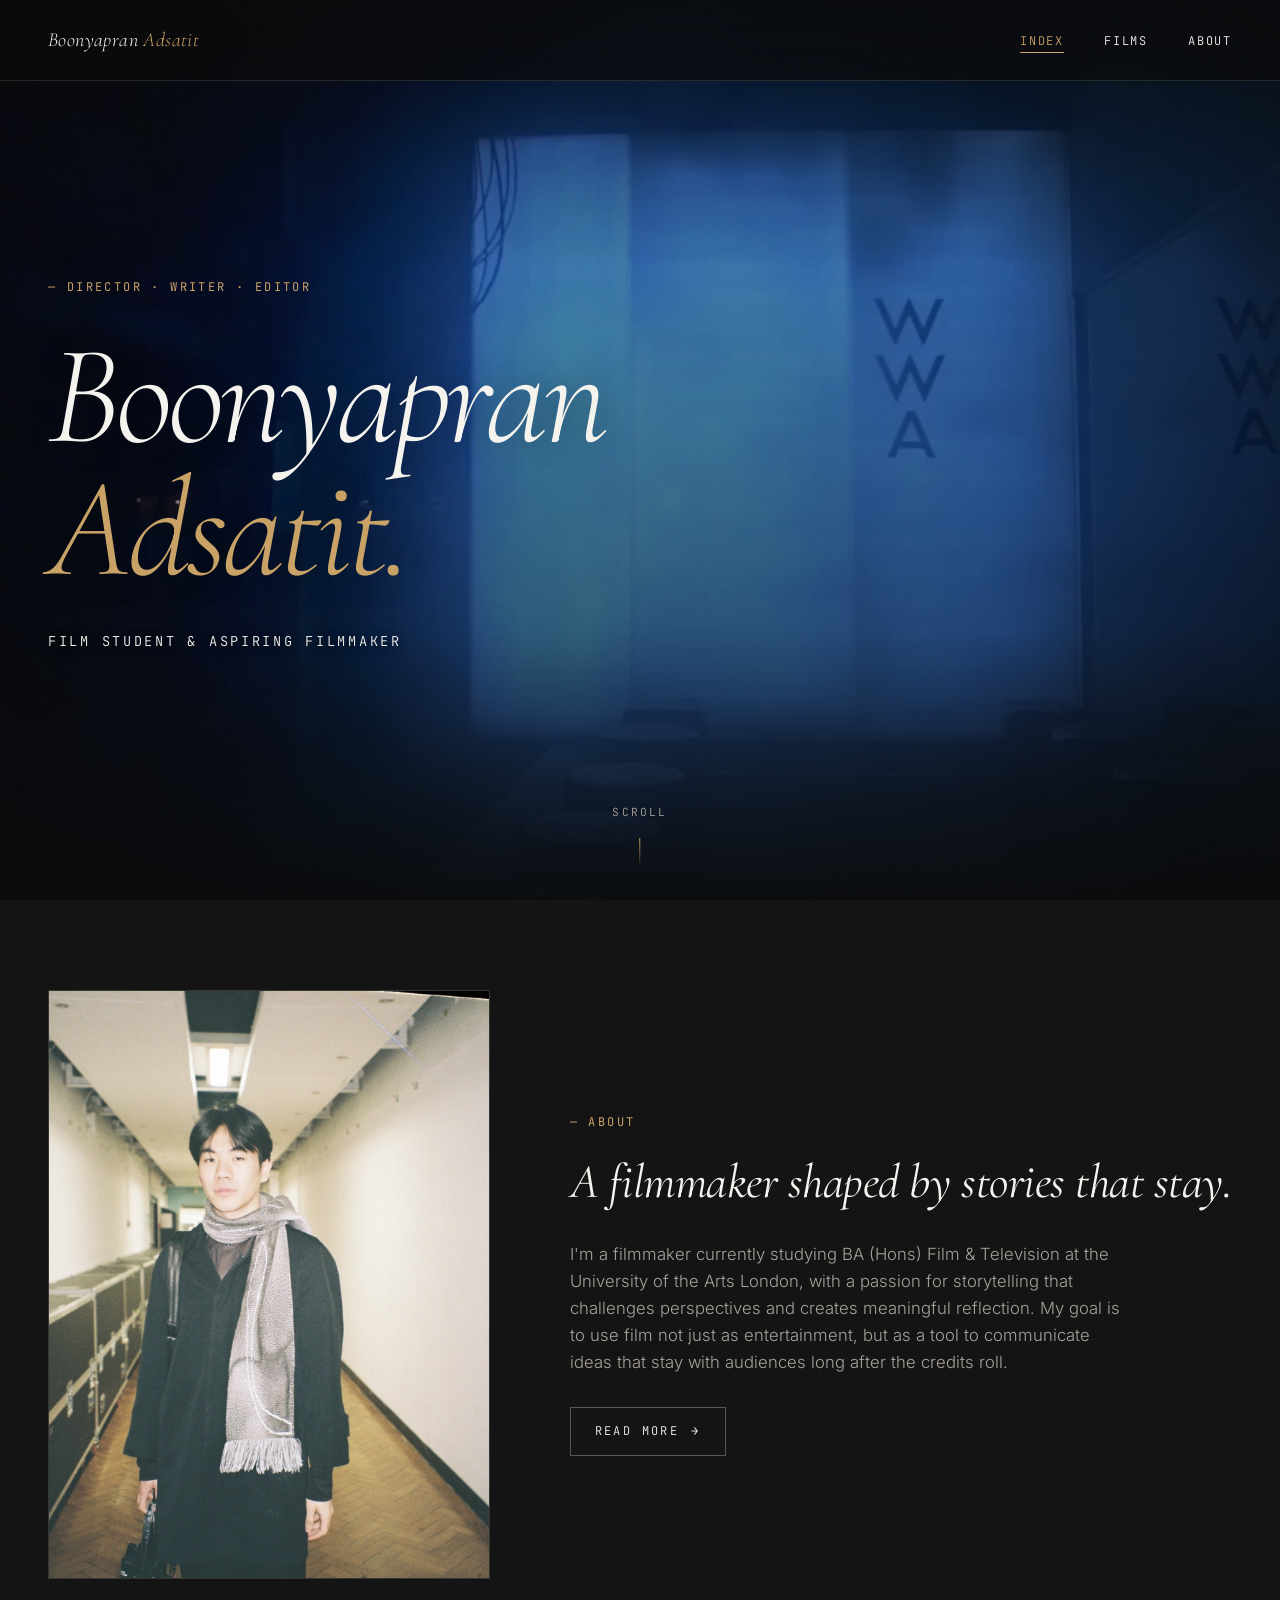
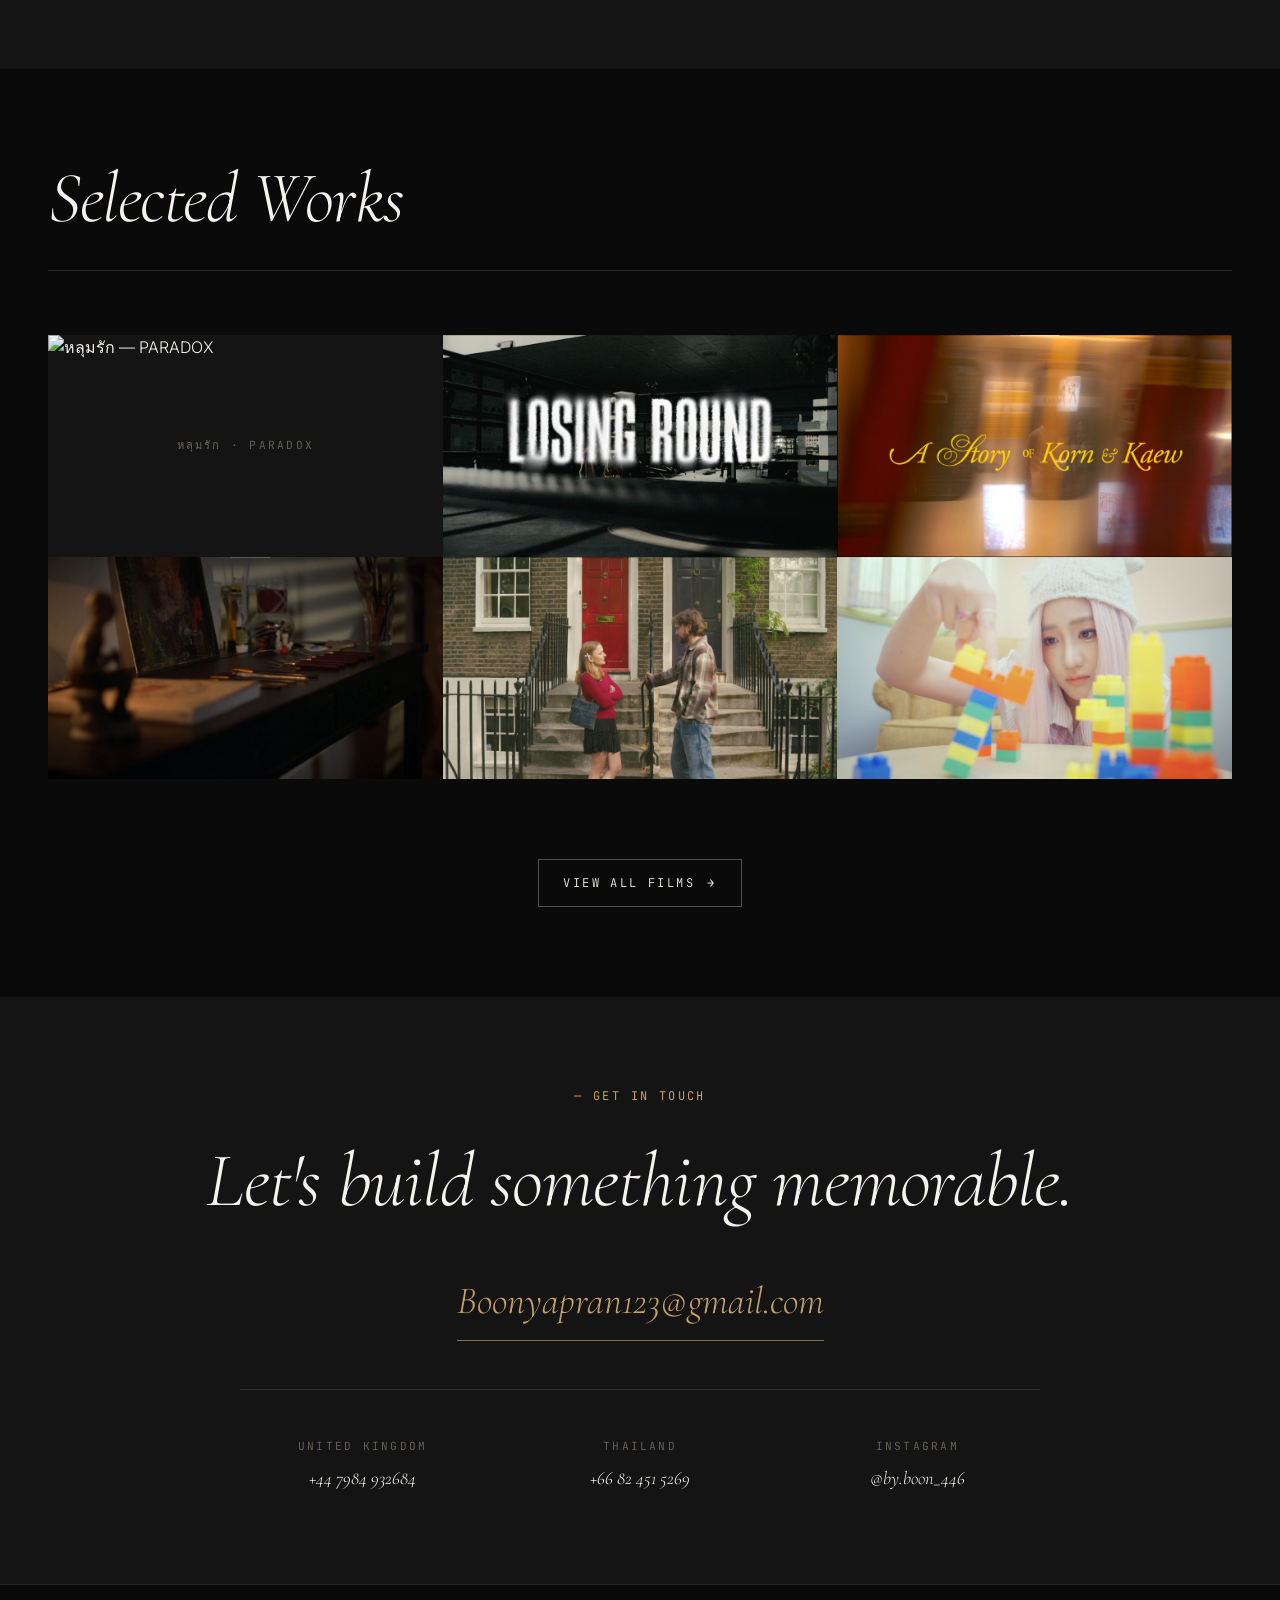
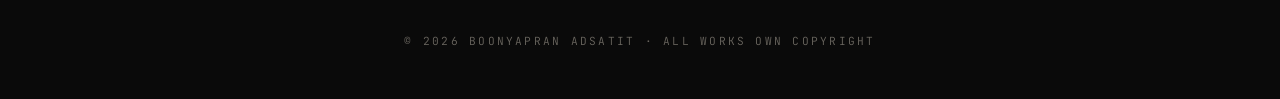
==== index.html @ 97c93a99 "Add files via upload" ====
<!DOCTYPE html>
<html lang="en">
<head>
  <meta charset="UTF-8" />
  <meta name="viewport" content="width=device-width, initial-scale=1.0" />
  <title>Boonyapran Adsatit — Film & Television</title>
  <meta name="description" content="Boonyapran Adsatit — Film student and aspiring filmmaker. BA (Hons) Film & TV, University of the Arts London." />

  <!-- Fonts -->
  <link rel="preconnect" href="https://fonts.googleapis.com" />
  <link rel="preconnect" href="https://fonts.gstatic.com" crossorigin />
  <link href="https://fonts.googleapis.com/css2?family=Cormorant+Garamond:ital,wght@0,300;0,400;0,500;1,300;1,400&family=Inter:wght@300;400;500&family=JetBrains+Mono:wght@400&display=swap" rel="stylesheet" />

  <link rel="stylesheet" href="style.css?v=22" />
</head>
<body>

  <!-- NAV -->
  <nav class="nav">
    <a href="index.html" class="nav-brand">Boonyapran <span>Adsatit</span></a>
    <button class="nav-toggle" aria-label="Menu" onclick="document.querySelector('.nav-links').classList.toggle('open')">☰</button>
    <ul class="nav-links">
      <li><a href="index.html" class="active">Index</a></li>
      <li><a href="films.html">Films</a></li>
      <li><a href="about.html">About</a></li>
    </ul>
  </nav>

  <!-- HERO — VIDEO BACKGROUND -->
  <header class="hero-video">
    <video
      class="hero-video-bg"
      autoplay
      muted
      loop
      playsinline
      preload="auto"
      poster="images/background-poster.jpg">
      <source src="videos/background.mp4" type="video/mp4" />
    </video>

    <div class="hero-video-content">
      <div class="hero-video-text">
        <span class="eyebrow">— Director · Writer · Editor</span>
        <h1 class="hero-video-title">
          Boonyapran
          <em>Adsatit.</em>
        </h1>
        <p class="hero-video-tagline">
          Film Student &amp; Aspiring Filmmaker
        </p>
      </div>
    </div>

    <div class="hero-video-scroll">Scroll</div>
  </header>

  <!-- ABOUT PREVIEW -->
  <section class="about-preview">
    <div class="container">
      <div class="about-preview-grid">

        <div class="about-preview-image">
          <img src="images/portrait.jpg" alt="Boonyapran Adsatit" />
        </div>

        <div class="about-preview-text">
          <span class="eyebrow">— About</span>
          <h2>A filmmaker shaped by stories that stay.</h2>
          <p>
            I'm a filmmaker currently studying BA (Hons) Film &amp; Television at the
            University of the Arts London, with a passion for storytelling that challenges
            perspectives and creates meaningful reflection. My goal is to use film not just
            as entertainment, but as a tool to communicate ideas that stay with audiences
            long after the credits roll.
          </p>
          <a href="about.html" class="btn">
            Read more <span class="btn-arrow">→</span>
          </a>
        </div>

      </div>
    </div>
  </section>

  <!-- FEATURED FILMS -->
  <section>
    <div class="container">

      <div class="section-header">
        <h2>Selected Works</h2>
      </div>

      <div class="films-preview-grid">

        <!-- Row 1: หลุมรัก · Losing Round · A Story of Korn and Kaew -->
        <a href="films.html#paradox" class="film-card">
          <div class="film-card-image" data-placeholder="หลุมรัก · PARADOX">
            <img src="https://img.youtube.com/vi/qBLp8nRVrZI/maxresdefault.jpg" alt="หลุมรัก — PARADOX" loading="lazy" />
          </div>
          <div class="film-card-caption">
            <h3 class="film-card-title">หลุมรัก</h3>
            <div class="film-card-meta-row">
              <span class="film-card-role">PARADOX · Director</span>
              <span class="film-card-year">MV</span>
            </div>
          </div>
        </a>

        <a href="films.html#losing-round" class="film-card">
          <div class="film-card-image" data-placeholder="Losing Round">
            <img src="images/losing-round-thumb.jpg?v=22" alt="Losing Round" loading="lazy" />
          </div>
          <div class="film-card-caption">
            <h3 class="film-card-title">Losing Round</h3>
            <div class="film-card-meta-row">
              <span class="film-card-role">Director · Festival</span>
              <span class="film-card-year">2025</span>
            </div>
          </div>
        </a>

        <a href="films.html#korn-kaew" class="film-card">
          <div class="film-card-image" data-placeholder="Korn &amp; Kaew">
            <img src="images/korn-kaew-thumb.jpg?v=22" alt="A Story of Korn & Kaew" loading="lazy" />
          </div>
          <div class="film-card-caption">
            <h3 class="film-card-title">A Story of Korn &amp; Kaew</h3>
            <div class="film-card-meta-row">
              <span class="film-card-role">Director · Writer · Editor</span>
              <span class="film-card-year">2025</span>
            </div>
          </div>
        </a>

        <!-- Row 2: Magnum Opus · Amy · PILIN OOPS HOW -->
        <a href="films.html#magnum-opus" class="film-card">
          <div class="film-card-image" data-placeholder="Magnum Opus">
            <img src="images/magnum-opus-thumb.jpg?v=22" alt="Magnum Opus" loading="lazy" />
          </div>
          <div class="film-card-caption">
            <h3 class="film-card-title">Magnum Opus</h3>
            <div class="film-card-meta-row">
              <span class="film-card-role">Director · 11 Awards</span>
              <span class="film-card-year">2024</span>
            </div>
          </div>
        </a>

        <a href="films.html#amy" class="film-card">
          <div class="film-card-image" data-placeholder="Amy">
            <img src="images/amy-thumb.jpg?v=22" alt="Amy" loading="lazy" />
          </div>
          <div class="film-card-caption">
            <h3 class="film-card-title">Amy</h3>
            <div class="film-card-meta-row">
              <span class="film-card-role">Director · 3 Awards</span>
              <span class="film-card-year">2026</span>
            </div>
          </div>
        </a>

        <a href="films.html#pilin-oops" class="film-card">
          <div class="film-card-image" data-placeholder="OOPS HOW · PILIN">
            <img src="images/pilin-oops-thumb.jpg?v=22" alt="OOPS HOW — PILIN" loading="lazy" />
          </div>
          <div class="film-card-caption">
            <h3 class="film-card-title">OOPS HOW</h3>
            <div class="film-card-meta-row">
              <span class="film-card-role">PILIN · Director</span>
              <span class="film-card-year">MV</span>
            </div>
          </div>
        </a>

      </div>

      <div style="text-align: center; margin-top: 5rem;">
        <a href="films.html" class="btn">
          View all films <span class="btn-arrow">→</span>
        </a>
      </div>

    </div>
  </section>

  <!-- CONTACT -->
  <section class="contact">
    <div class="container">
      <span class="eyebrow">— Get In Touch</span>
      <h2>Let's build something memorable.</h2>
      <a href="mailto:Boonyapran123@gmail.com" class="contact-email">Boonyapran123@gmail.com</a>

      <div class="contact-grid">
        <div class="contact-item">
          <span class="label">United Kingdom</span>
          <span class="value">+44 7984 932684</span>
        </div>
        <div class="contact-item">
          <span class="label">Thailand</span>
          <span class="value">+66 82 451 5269</span>
        </div>
        <div class="contact-item">
          <span class="label">Instagram</span>
          <a href="https://instagram.com/by.boon_446" target="_blank" rel="noopener" class="value">@by.boon_446</a>
        </div>
      </div>
    </div>
  </section>

  <!-- FOOTER -->
  <footer>
    <p>© 2026 Boonyapran Adsatit · All works own copyright</p>
  </footer>

  <script>
    // Scroll reveal
    const observer = new IntersectionObserver((entries) => {
      entries.forEach(entry => {
        if (entry.isIntersecting) {
          entry.target.classList.add('visible');
        }
      });
    }, { threshold: 0.1 });

    document.querySelectorAll('.reveal').forEach(el => observer.observe(el));

    // Nav scroll style
    let lastScroll = 0;
    window.addEventListener('scroll', () => {
      const nav = document.querySelector('.nav');
      const currentScroll = window.pageYOffset;
      if (currentScroll > 50) {
        nav.style.padding = '1rem var(--gutter)';
      } else {
        nav.style.padding = '1.5rem var(--gutter)';
      }
      lastScroll = currentScroll;
    });
  </script>

</body>
</html>
---- style.css ----
/* ============================================
   BOONYAPRAN ADSATIT — PORTFOLIO
   Cinematic editorial design
   ============================================ */

/* Design tokens */
:root {
  --bg: #0a0a0a;
  --bg-elevated: #141414;
  --bg-card: #1a1a1a;
  --ink: #f5f3ee;
  --ink-muted: #a8a39a;
  --ink-faded: #6b6760;
  --accent: #c8a165;
  --accent-dim: #8a6f44;
  --rule: rgba(245, 243, 238, 0.12);
  --rule-strong: rgba(245, 243, 238, 0.3);

  --font-display: 'Cormorant Garamond', 'Times New Roman', serif;
  --font-body: 'Inter', -apple-system, sans-serif;
  --font-mono: 'JetBrains Mono', 'Courier New', monospace;

  --container: 1280px;
  --gutter: clamp(1.25rem, 4vw, 3rem);

  --ease: cubic-bezier(0.4, 0, 0.2, 1);
}

* {
  margin: 0;
  padding: 0;
  box-sizing: border-box;
}

html {
  scroll-behavior: smooth;
}

body {
  background: var(--bg);
  color: var(--ink);
  font-family: var(--font-body);
  font-weight: 300;
  line-height: 1.6;
  font-size: 16px;
  overflow-x: hidden;
  -webkit-font-smoothing: antialiased;
  -moz-osx-font-smoothing: grayscale;
}

/* Film grain overlay */
body::before {
  content: '';
  position: fixed;
  inset: 0;
  pointer-events: none;
  z-index: 9999;
  opacity: 0.04;
  mix-blend-mode: overlay;
  background-image: url("data:image/svg+xml,%3Csvg viewBox='0 0 200 200' xmlns='http://www.w3.org/2000/svg'%3E%3Cfilter id='n'%3E%3CfeTurbulence type='fractalNoise' baseFrequency='0.9' numOctaves='3'/%3E%3C/filter%3E%3Crect width='100%25' height='100%25' filter='url(%23n)'/%3E%3C/svg%3E");
}

a {
  color: inherit;
  text-decoration: none;
  transition: opacity 0.3s var(--ease), color 0.3s var(--ease);
}

img {
  max-width: 100%;
  height: auto;
  display: block;
}

/* ============================================
   TYPOGRAPHY
   ============================================ */

h1, h2, h3, h4 {
  font-family: var(--font-display);
  font-weight: 400;
  line-height: 1.1;
  letter-spacing: -0.01em;
}

.display {
  font-family: var(--font-display);
  font-weight: 300;
  font-style: italic;
  font-size: clamp(3rem, 9vw, 8rem);
  line-height: 0.95;
  letter-spacing: -0.03em;
}

.eyebrow {
  font-family: var(--font-mono);
  font-size: 0.75rem;
  text-transform: uppercase;
  letter-spacing: 0.2em;
  color: var(--accent);
  font-weight: 400;
}

.lead {
  font-family: var(--font-body);
  font-size: 1.1rem;
  line-height: 1.7;
  font-weight: 400;
  color: var(--ink-muted);
}

/* ============================================
   LAYOUT
   ============================================ */

.container {
  width: 100%;
  max-width: var(--container);
  margin: 0 auto;
  padding: 0 var(--gutter);
}

section {
  padding: clamp(4rem, 10vh, 8rem) 0;
}

/* ============================================
   NAVIGATION
   ============================================ */

.nav {
  position: fixed;
  top: 0;
  left: 0;
  right: 0;
  z-index: 100;
  padding: 1.5rem var(--gutter);
  display: flex;
  justify-content: space-between;
  align-items: center;
  background: rgba(10, 10, 10, 0.7);
  backdrop-filter: blur(20px);
  -webkit-backdrop-filter: blur(20px);
  border-bottom: 1px solid var(--rule);
}

.nav-brand {
  font-family: var(--font-display);
  font-size: 1.25rem;
  font-style: italic;
  letter-spacing: 0.02em;
}

.nav-brand span {
  color: var(--accent);
}

.nav-links {
  display: flex;
  gap: 2.5rem;
  list-style: none;
}

.nav-links a {
  font-family: var(--font-mono);
  font-size: 0.75rem;
  text-transform: uppercase;
  letter-spacing: 0.15em;
  position: relative;
  padding: 0.25rem 0;
}

.nav-links a::after {
  content: '';
  position: absolute;
  bottom: 0;
  left: 0;
  width: 0;
  height: 1px;
  background: var(--accent);
  transition: width 0.3s var(--ease);
}

.nav-links a:hover::after,
.nav-links a.active::after {
  width: 100%;
}

.nav-links a.active {
  color: var(--accent);
}

.nav-toggle {
  display: none;
  background: none;
  border: none;
  color: var(--ink);
  font-size: 1.5rem;
  cursor: pointer;
}

@media (max-width: 768px) {
  .nav-links {
    display: none;
    position: absolute;
    top: 100%;
    left: 0;
    right: 0;
    flex-direction: column;
    gap: 0;
    background: var(--bg-elevated);
    padding: 1rem 0;
    border-bottom: 1px solid var(--rule);
  }

  .nav-links.open {
    display: flex;
  }

  .nav-links li {
    padding: 1rem var(--gutter);
    border-bottom: 1px solid var(--rule);
  }

  .nav-links li:last-child {
    border-bottom: none;
  }

  .nav-toggle {
    display: block;
  }
}

/* ============================================
   HERO — VIDEO BACKGROUND VARIANT
   ============================================ */

.hero-video {
  position: relative;
  width: 100%;
  height: 100vh;
  min-height: 600px;
  overflow: hidden;
  margin-top: 0;
  padding-top: 0;
}

.hero-video-bg {
  position: absolute;
  top: 0;
  left: 0;
  width: 100%;
  height: 100%;
  object-fit: cover;
  z-index: 0;
}

/* Dark gradient overlay for text readability */
.hero-video::after {
  content: '';
  position: absolute;
  inset: 0;
  z-index: 1;
  background: linear-gradient(
    180deg,
    rgba(10, 10, 10, 0.65) 0%,
    rgba(10, 10, 10, 0.35) 30%,
    rgba(10, 10, 10, 0.55) 70%,
    rgba(10, 10, 10, 0.95) 100%
  );
}

/* Add subtle vignette */
.hero-video::before {
  content: '';
  position: absolute;
  inset: 0;
  z-index: 1;
  background: radial-gradient(
    ellipse at center,
    transparent 0%,
    transparent 50%,
    rgba(10, 10, 10, 0.5) 100%
  );
  pointer-events: none;
}

.hero-video-content {
  position: relative;
  z-index: 2;
  height: 100%;
  display: flex;
  flex-direction: column;
  justify-content: center;
  padding: 6rem var(--gutter) 4rem;
  max-width: var(--container);
  margin: 0 auto;
}

.hero-video-text {
  max-width: 800px;
}

.hero-video-text .eyebrow {
  display: block;
  margin-bottom: 2rem;
  color: var(--accent);
}

.hero-video-title {
  font-family: var(--font-display);
  font-weight: 300;
  font-style: italic;
  font-size: clamp(3.5rem, 11vw, 9rem);
  line-height: 0.95;
  letter-spacing: -0.03em;
  margin-bottom: 2rem;
  color: var(--ink);
  text-shadow: 0 2px 30px rgba(0, 0, 0, 0.4);
}

.hero-video-title em {
  display: block;
  color: var(--accent);
  font-style: italic;
  font-weight: 300;
}

.hero-video-tagline {
  font-family: var(--font-mono);
  font-size: 0.85rem;
  text-transform: uppercase;
  letter-spacing: 0.2em;
  color: var(--ink);
  line-height: 1.8;
  text-shadow: 0 2px 10px rgba(0, 0, 0, 0.6);
}

/* Scroll cue at bottom */
.hero-video-scroll {
  position: absolute;
  bottom: 2rem;
  left: 50%;
  transform: translateX(-50%);
  z-index: 3;
  font-family: var(--font-mono);
  font-size: 0.7rem;
  letter-spacing: 0.2em;
  text-transform: uppercase;
  color: var(--ink-muted);
  text-align: center;
  animation: fadeUp 1.5s var(--ease) 1.5s backwards;
}

.hero-video-scroll::after {
  content: '';
  display: block;
  width: 1px;
  height: 30px;
  background: linear-gradient(180deg, var(--accent) 0%, transparent 100%);
  margin: 1rem auto 0;
  animation: scroll-pulse 2s ease-in-out infinite;
}

@keyframes scroll-pulse {
  0%, 100% { opacity: 0.3; transform: scaleY(0.7); }
  50% { opacity: 1; transform: scaleY(1); }
}

@media (max-width: 768px) {
  .hero-video {
    height: 90vh;
    min-height: 500px;
  }
}

/* ============================================
   HERO (OLD VARIANT — kept for reference)
   ============================================ */

.hero {
  min-height: 100vh;
  display: flex;
  flex-direction: column;
  justify-content: center;
  position: relative;
  padding-top: 6rem;
  padding-bottom: 4rem;
}

.hero-inner {
  display: grid;
  grid-template-columns: 1fr;
  gap: 3rem;
}

@media (min-width: 900px) {
  .hero-inner {
    grid-template-columns: 1fr 1.4fr;
    gap: 4rem;
    align-items: center;
  }
}

.hero-text .eyebrow {
  display: block;
  margin-bottom: 2rem;
}

.hero-title {
  margin-bottom: 1.5rem;
}

.hero-title em {
  display: block;
  color: var(--accent);
  font-style: italic;
  font-weight: 300;
}

.hero-tagline {
  font-family: var(--font-mono);
  font-size: 0.8rem;
  text-transform: uppercase;
  letter-spacing: 0.18em;
  color: var(--ink-muted);
  margin-top: 2rem;
  line-height: 1.8;
}

.hero-showreel {
  position: relative;
  width: 100%;
  aspect-ratio: 16 / 9;
  border: 1px solid var(--rule);
  overflow: hidden;
  background: var(--bg-elevated);
}

.hero-showreel iframe {
  width: 100%;
  height: 100%;
  border: none;
}

.hero-showreel-label {
  position: absolute;
  top: -2rem;
  left: 0;
  font-family: var(--font-mono);
  font-size: 0.7rem;
  text-transform: uppercase;
  letter-spacing: 0.2em;
  color: var(--ink-faded);
}

/* ============================================
   CATEGORY DIVIDERS (Films page groups)
   ============================================ */

.category-divider {
  padding: 6rem 0 3rem;
  text-align: center;
}

.category-divider .eyebrow {
  display: block;
  margin-bottom: 1rem;
}

.category-divider h2 {
  font-family: var(--font-display);
  font-style: italic;
  font-weight: 300;
  font-size: clamp(2.5rem, 6vw, 4.5rem);
  line-height: 1;
  letter-spacing: -0.02em;
}

.category-divider .rule {
  width: 60px;
  height: 1px;
  background: var(--accent);
  margin: 2rem auto 0;
}

/* ============================================
   SECTION HEADERS
   ============================================ */

.section-header {
  display: flex;
  align-items: baseline;
  justify-content: space-between;
  gap: 2rem;
  margin-bottom: 4rem;
  padding-bottom: 2rem;
  border-bottom: 1px solid var(--rule);
}

.section-header h2 {
  font-size: clamp(2.5rem, 6vw, 4.5rem);
  font-style: italic;
  font-weight: 300;
  letter-spacing: -0.02em;
}

.section-header .count {
  font-family: var(--font-mono);
  font-size: 0.75rem;
  letter-spacing: 0.15em;
  color: var(--accent);
  text-transform: uppercase;
  white-space: nowrap;
}

/* ============================================
   ABOUT PREVIEW (on home)
   ============================================ */

.about-preview {
  background: var(--bg-elevated);
  position: relative;
}

.about-preview-grid {
  display: grid;
  grid-template-columns: 1fr;
  gap: 3rem;
  align-items: center;
}

@media (min-width: 900px) {
  .about-preview-grid {
    grid-template-columns: 1fr 1.5fr;
    gap: 5rem;
  }
}

.about-preview-image {
  aspect-ratio: 3 / 4;
  background: var(--bg-card);
  border: 1px solid var(--rule);
  position: relative;
  overflow: hidden;
}

.about-preview-image::after {
  content: 'PORTRAIT';
  position: absolute;
  inset: 0;
  display: flex;
  align-items: center;
  justify-content: center;
  font-family: var(--font-mono);
  font-size: 0.7rem;
  letter-spacing: 0.2em;
  color: var(--ink-faded);
}

.about-preview-image img {
  position: relative;
  z-index: 1;
  width: 100%;
  height: 100%;
  object-fit: cover;
}

.about-preview-text .eyebrow {
  display: block;
  margin-bottom: 1.5rem;
}

.about-preview-text h2 {
  font-size: clamp(2rem, 4vw, 3rem);
  margin-bottom: 2rem;
  font-style: italic;
  line-height: 1.1;
}

.about-preview-text p {
  font-size: 1.05rem;
  color: var(--ink-muted);
  margin-bottom: 2rem;
  max-width: 55ch;
}

/* ============================================
   BUTTONS / LINKS
   ============================================ */

.btn {
  display: inline-flex;
  align-items: center;
  gap: 0.75rem;
  padding: 0.85rem 1.5rem;
  font-family: var(--font-mono);
  font-size: 0.75rem;
  letter-spacing: 0.2em;
  text-transform: uppercase;
  color: var(--ink);
  border: 1px solid var(--rule-strong);
  background: transparent;
  cursor: pointer;
  transition: all 0.3s var(--ease);
}

.btn:hover {
  background: var(--accent);
  border-color: var(--accent);
  color: var(--bg);
}

.btn-arrow {
  display: inline-block;
  transition: transform 0.3s var(--ease);
}

.btn:hover .btn-arrow {
  transform: translateX(4px);
}

.link-inline {
  position: relative;
  border-bottom: 1px solid var(--accent);
  padding-bottom: 2px;
  color: var(--accent);
}

.link-inline:hover {
  opacity: 0.7;
}

/* ============================================
   FILM TILE WALL — 3x3 grid (homepage)
   ============================================ */

.films-preview-grid {
  display: grid;
  grid-template-columns: 1fr;
  gap: 0;
  background: var(--bg);
  border: none;
}

@media (min-width: 700px) {
  .films-preview-grid {
    grid-template-columns: repeat(2, 1fr);
  }
}

@media (min-width: 1024px) {
  .films-preview-grid {
    grid-template-columns: repeat(3, 1fr);
  }
}

.film-card {
  display: block;
  position: relative;
  cursor: pointer;
  background: var(--bg);
  overflow: hidden;
  aspect-ratio: 16 / 9;
}

.film-card-image {
  position: absolute;
  inset: 0;
  background: var(--bg-elevated);
  overflow: hidden;
}

.film-card-image::after {
  content: attr(data-placeholder);
  position: absolute;
  inset: 0;
  display: flex;
  align-items: center;
  justify-content: center;
  font-family: var(--font-mono);
  font-size: 0.7rem;
  letter-spacing: 0.2em;
  color: var(--ink-faded);
  text-transform: uppercase;
  text-align: center;
  padding: 1rem;
}

.film-card-image img {
  position: relative;
  z-index: 1;
  width: 100%;
  height: 100%;
  object-fit: cover;
  transition: transform 0.8s var(--ease);
}

/* Hover overlay — darkens image so caption is readable */
.film-card::before {
  content: '';
  position: absolute;
  inset: 0;
  z-index: 2;
  background: linear-gradient(
    180deg,
    rgba(10, 10, 10, 0) 30%,
    rgba(10, 10, 10, 0.92) 100%
  );
  opacity: 0;
  transition: opacity 0.4s var(--ease);
  pointer-events: none;
}

.film-card:hover::before {
  opacity: 1;
}

/* Caption only visible on hover */
.film-card-caption {
  position: absolute;
  bottom: 0;
  left: 0;
  right: 0;
  z-index: 3;
  padding: 1.5rem;
  opacity: 0;
  transform: translateY(15px);
  transition: opacity 0.4s var(--ease), transform 0.4s var(--ease);
  pointer-events: none;
}

.film-card:hover .film-card-caption {
  opacity: 1;
  transform: translateY(0);
}

.film-card-title {
  font-family: var(--font-display);
  font-style: italic;
  font-size: 1.5rem;
  font-weight: 400;
  line-height: 1.1;
  letter-spacing: -0.01em;
  color: var(--ink);
  margin-bottom: 0.5rem;
}

.film-card-meta-row {
  display: flex;
  justify-content: space-between;
  align-items: baseline;
  gap: 0.75rem;
  font-family: var(--font-mono);
  font-size: 0.65rem;
  letter-spacing: 0.18em;
  text-transform: uppercase;
}

.film-card-role {
  color: var(--accent);
  font-weight: 400;
}

.film-card-year {
  color: var(--ink-muted);
  white-space: nowrap;
}

/* Legacy class - hide */
.film-card-meta {
  display: none;
}

@media (max-width: 1023px) {
  .film-card-title { font-size: 1.25rem; }
  .film-card-meta-row { font-size: 0.6rem; }
}

@media (max-width: 699px) {
  .film-card-caption { padding: 1.25rem; }
  .film-card-title { font-size: 1.1rem; }
}

/* Image zoom on hover */
.film-card:hover .film-card-image img {
  transform: scale(1.06);
}

/* ============================================
   FILMS PAGE — FULL PROJECT BLOCKS
   ============================================ */

.films-intro {
  padding-top: 12rem;
  padding-bottom: 8rem;
  position: relative;
  overflow: hidden;
  min-height: 70vh;
  display: flex;
  align-items: center;
}

.films-intro::before {
  content: '';
  position: absolute;
  inset: 0;
  z-index: 0;
  background-image: url('images/films-intro-bg.jpg');
  background-size: cover;
  background-position: center;
  background-repeat: no-repeat;
  filter: brightness(0.55) saturate(0.85);
}

.films-intro::after {
  content: '';
  position: absolute;
  inset: 0;
  z-index: 1;
  background: linear-gradient(
    180deg,
    rgba(10, 10, 10, 0.5) 0%,
    rgba(10, 10, 10, 0.3) 30%,
    rgba(10, 10, 10, 0.55) 70%,
    rgba(10, 10, 10, 1) 100%
  );
}

.films-intro .container {
  position: relative;
  z-index: 2;
}

.films-intro h1 {
  font-size: clamp(3rem, 8vw, 6rem);
  font-style: italic;
  margin-bottom: 1.5rem;
  text-shadow: 0 2px 30px rgba(0, 0, 0, 0.5);
}

.films-intro p {
  font-family: var(--font-body);
  font-size: 1.1rem;
  color: var(--ink-muted);
  max-width: 60ch;
  line-height: 1.7;
}

.films-intro .eyebrow {
  text-shadow: 0 1px 8px rgba(0, 0, 0, 0.7);
}

.project {
  padding: 5rem 0;
  border-top: 1px solid var(--rule);
}

.project-header {
  margin-bottom: 3rem;
}

.project-number {
  font-family: var(--font-mono);
  font-size: 0.75rem;
  letter-spacing: 0.2em;
  color: var(--accent);
  display: block;
  margin-bottom: 1rem;
}

.project-title {
  font-size: clamp(2.5rem, 6vw, 5rem);
  font-style: italic;
  font-weight: 300;
  line-height: 1;
  letter-spacing: -0.02em;
}

.project-meta {
  display: flex;
  flex-wrap: wrap;
  gap: 2rem;
  margin-top: 1.5rem;
  padding-top: 1.5rem;
  border-top: 1px solid var(--rule);
}

.project-meta-item {
  font-family: var(--font-mono);
  font-size: 0.75rem;
  letter-spacing: 0.15em;
  text-transform: uppercase;
}

.project-meta-label {
  display: block;
  color: var(--ink-faded);
  margin-bottom: 0.4rem;
}

.project-meta-value {
  color: var(--ink);
}

.project-meta-value.accent {
  color: var(--accent);
}

.project-video {
  width: 100%;
  aspect-ratio: 16 / 9;
  border: 1px solid var(--rule);
  margin-bottom: 3rem;
  background: var(--bg-elevated);
  overflow: hidden;
}

.project-video iframe {
  width: 100%;
  height: 100%;
  border: none;
}

/* Inline slideshow used in place of YouTube embed */
.project-slideshow {
  width: 100%;
  aspect-ratio: 16 / 9;
  margin-bottom: 1.5rem;
  position: relative;
}

.project-slideshow .slideshow {
  width: 100%;
  height: 100%;
  aspect-ratio: auto;
}

/* Vertical/portrait variant — centered with max width, used for poster slideshows */
.project-slideshow.vertical {
  aspect-ratio: auto;
  width: 100%;
  max-width: 600px;
  margin-left: auto;
  margin-right: auto;
  aspect-ratio: 3 / 4;
}

@media (min-width: 900px) {
  .project-slideshow.vertical {
    max-width: 540px;
  }
}

/* Ensure image inside vertical variant uses 'contain' so full poster shows */
.project-slideshow.vertical .slideshow-slide img {
  object-fit: contain;
  background: var(--bg);
}

.project-content {
  display: grid;
  grid-template-columns: 1fr;
  gap: 3rem;
}

@media (min-width: 900px) {
  .project-content {
    grid-template-columns: 1fr 2fr;
    gap: 5rem;
  }
}

.project-links {
  display: flex;
  flex-direction: column;
  gap: 1rem;
}

.project-description p {
  margin-bottom: 1.5rem;
  font-size: 1.05rem;
  color: var(--ink-muted);
  line-height: 1.7;
  max-width: 65ch;
}

.project-description p:first-child {
  font-family: var(--font-body);
  font-size: 1.1rem;
  color: var(--ink-muted);
  line-height: 1.7;
}

.project-awards {
  margin-top: 2rem;
  padding: 1.5rem;
  border: 1px solid var(--accent-dim);
  background: rgba(200, 161, 101, 0.06);
}

.project-awards .eyebrow {
  display: block;
  margin-bottom: 0.75rem;
}

.project-awards p {
  font-family: var(--font-body);
  font-style: normal;
  font-size: 1rem;
  color: var(--ink-muted);
  margin: 0;
  line-height: 1.6;
}

.project-stills {
  display: grid;
  grid-template-columns: 1fr;
  gap: 1rem;
  margin-top: 3rem;
}

@media (min-width: 700px) {
  .project-stills {
    grid-template-columns: repeat(2, 1fr);
  }
}

.project-still {
  aspect-ratio: 16 / 9;
  background: var(--bg-elevated);
  border: 1px solid var(--rule);
  position: relative;
  overflow: hidden;
}

.project-still::after {
  content: attr(data-placeholder);
  position: absolute;
  inset: 0;
  display: flex;
  align-items: center;
  justify-content: center;
  font-family: var(--font-mono);
  font-size: 0.65rem;
  letter-spacing: 0.2em;
  color: var(--ink-faded);
  text-transform: uppercase;
}

.project-still img {
  position: relative;
  z-index: 1;
  width: 100%;
  height: 100%;
  object-fit: cover;
}

/* ============================================
   BTS SLIDESHOW (About page)
   ============================================ */

.bts-section {
  padding: 5rem 0 3rem;
}

.bts-section .eyebrow {
  display: block;
  margin-bottom: 1rem;
}

.bts-section h3 {
  font-family: var(--font-display);
  font-style: italic;
  font-size: clamp(2rem, 4vw, 3rem);
  margin-bottom: 2.5rem;
  line-height: 1.1;
}

.slideshow {
  position: relative;
  width: 100%;
  aspect-ratio: 16 / 9;
  background: var(--bg-elevated);
  overflow: hidden;
  border: 1px solid var(--rule);
}

.slideshow-slides {
  position: relative;
  width: 100%;
  height: 100%;
}

.slideshow-slide {
  position: absolute;
  inset: 0;
  opacity: 0;
  transition: opacity 0.6s var(--ease);
  pointer-events: none;
}

.slideshow-slide.active {
  opacity: 1;
  pointer-events: auto;
}

.slideshow-slide img {
  width: 100%;
  height: 100%;
  object-fit: cover;
}

/* Clickable slideshow images open a full-view lightbox */
.slideshow-slide img {
  cursor: zoom-in;
}

/* Lightbox overlay — shows the full uncropped image */
.lightbox {
  position: fixed;
  inset: 0;
  z-index: 1000;
  display: flex;
  align-items: center;
  justify-content: center;
  background: rgba(10, 10, 10, 0.985);
  opacity: 0;
  visibility: hidden;
  transition: opacity 0.3s var(--ease), visibility 0.3s var(--ease);
  padding: 4vh 4vw;
}

.lightbox.open {
  opacity: 1;
  visibility: visible;
}

.lightbox img {
  max-width: 100%;
  max-height: 92vh;
  object-fit: contain;
  cursor: zoom-out;
  box-shadow: 0 20px 60px rgba(0, 0, 0, 0.6);
}

.lightbox-close {
  position: absolute;
  top: 1.5rem;
  right: 1.5rem;
  width: 3rem;
  height: 3rem;
  display: flex;
  align-items: center;
  justify-content: center;
  background: none;
  border: 1px solid var(--rule);
  color: var(--ink);
  font-size: 1.5rem;
  line-height: 1;
  cursor: pointer;
  transition: border-color 0.3s var(--ease), color 0.3s var(--ease);
}

.lightbox-close:hover {
  border-color: var(--accent);
  color: var(--accent);
}

.lightbox-nav {
  position: absolute;
  top: 50%;
  transform: translateY(-50%);
  width: 3rem;
  height: 3rem;
  display: flex;
  align-items: center;
  justify-content: center;
  background: none;
  border: 1px solid var(--rule);
  color: var(--ink);
  font-size: 2rem;
  line-height: 1;
  cursor: pointer;
  transition: border-color 0.3s var(--ease), color 0.3s var(--ease);
}

.lightbox-nav:hover {
  border-color: var(--accent);
  color: var(--accent);
}

.lightbox-prev { left: 1.5rem; }
.lightbox-next { right: 1.5rem; }

@media (max-width: 700px) {
  .lightbox-nav { width: 2.5rem; height: 2.5rem; font-size: 1.5rem; }
  .lightbox-prev { left: 0.5rem; }
  .lightbox-next { right: 0.5rem; }
  .lightbox-close { top: 0.75rem; right: 0.75rem; }
}

/* Navigation arrows */
.slideshow-nav {
  position: absolute;
  top: 50%;
  transform: translateY(-50%);
  z-index: 5;
  width: 48px;
  height: 48px;
  border-radius: 50%;
  background: rgba(10, 10, 10, 0.55);
  backdrop-filter: blur(10px);
  -webkit-backdrop-filter: blur(10px);
  border: 1px solid rgba(245, 243, 238, 0.15);
  display: flex;
  align-items: center;
  justify-content: center;
  cursor: pointer;
  color: var(--ink);
  transition: background 0.3s var(--ease), transform 0.3s var(--ease);
  font-family: var(--font-mono);
  font-size: 1.1rem;
  user-select: none;
}

.slideshow-nav:hover {
  background: var(--accent);
  color: var(--bg);
  transform: translateY(-50%) scale(1.08);
}

.slideshow-prev { left: 1.5rem; }
.slideshow-next { right: 1.5rem; }

/* Counter & caption bar */
.slideshow-bottom {
  position: absolute;
  bottom: 0;
  left: 0;
  right: 0;
  z-index: 5;
  padding: 1.25rem 1.5rem;
  background: linear-gradient(180deg, transparent 0%, rgba(10, 10, 10, 0.85) 100%);
  display: flex;
  justify-content: space-between;
  align-items: center;
  font-family: var(--font-mono);
  font-size: 0.7rem;
  letter-spacing: 0.2em;
  text-transform: uppercase;
}

.slideshow-counter {
  color: var(--ink);
}

.slideshow-counter .current {
  color: var(--accent);
}

.slideshow-label {
  color: var(--ink-muted);
}

/* Dot indicators */
.slideshow-dots {
  display: flex;
  justify-content: center;
  gap: 0.5rem;
  margin-top: 1.5rem;
}

.slideshow-dot {
  width: 32px;
  height: 2px;
  background: var(--rule);
  border: none;
  cursor: pointer;
  transition: background 0.3s var(--ease);
  padding: 0;
}

.slideshow-dot.active {
  background: var(--accent);
}

.slideshow-dot:hover {
  background: var(--ink-muted);
}

@media (max-width: 700px) {
  .slideshow-nav {
    width: 40px;
    height: 40px;
  }
  .slideshow-prev { left: 0.75rem; }
  .slideshow-next { right: 0.75rem; }
  .slideshow-bottom {
    padding: 1rem;
    font-size: 0.65rem;
  }
}

/* ============================================
   ABOUT PAGE
   ============================================ */

.about-hero {
  padding-top: 10rem;
  padding-bottom: 4rem;
}

.about-hero h1 {
  font-size: clamp(3rem, 8vw, 6rem);
  font-style: italic;
  margin-bottom: 1.5rem;
}

.about-grid {
  display: grid;
  grid-template-columns: 1fr;
  gap: 3rem;
  margin-top: 3rem;
}

@media (min-width: 900px) {
  .about-grid {
    grid-template-columns: 1fr 1.5fr;
    gap: 5rem;
    align-items: start;
  }
}

.about-portrait {
  aspect-ratio: 3 / 4;
  background: var(--bg-elevated);
  border: 1px solid var(--rule);
  position: relative;
  overflow: hidden;
  position: sticky;
  top: 6rem;
}

.about-portrait::after {
  content: 'PORTRAIT';
  position: absolute;
  inset: 0;
  display: flex;
  align-items: center;
  justify-content: center;
  font-family: var(--font-mono);
  font-size: 0.7rem;
  letter-spacing: 0.2em;
  color: var(--ink-faded);
}

.about-portrait img {
  position: relative;
  z-index: 1;
  width: 100%;
  height: 100%;
  object-fit: cover;
}

.about-body p {
  font-size: 1.1rem;
  color: var(--ink-muted);
  margin-bottom: 1.5rem;
  line-height: 1.7;
  max-width: 65ch;
}

.about-body p.first {
  margin-bottom: 1.5rem;
}

.about-section {
  margin-top: 4rem;
  padding-top: 3rem;
  border-top: 1px solid var(--rule);
}

.about-section h3 {
  font-family: var(--font-display);
  font-style: italic;
  font-size: 2rem;
  margin-bottom: 2rem;
}

.timeline-item {
  display: grid;
  grid-template-columns: 1fr;
  gap: 0.5rem;
  padding: 1.5rem 0;
  border-bottom: 1px solid var(--rule);
}

@media (min-width: 600px) {
  .timeline-item {
    grid-template-columns: 180px 1fr;
    gap: 2rem;
  }
}

.timeline-date {
  font-family: var(--font-mono);
  font-size: 0.8rem;
  letter-spacing: 0.15em;
  color: var(--accent);
  text-transform: uppercase;
}

.timeline-body h4 {
  font-family: var(--font-display);
  font-size: 1.4rem;
  font-style: italic;
  margin-bottom: 0.5rem;
}

.timeline-body ul {
  list-style: none;
  margin-top: 0.5rem;
}

.timeline-body ul li {
  color: var(--ink-muted);
  padding: 0.25rem 0;
  padding-left: 1.25rem;
  position: relative;
}

.timeline-body ul li::before {
  content: '—';
  position: absolute;
  left: 0;
  color: var(--accent);
}

.skills-grid {
  display: grid;
  grid-template-columns: 1fr;
  gap: 1.5rem;
}

@media (min-width: 700px) {
  .skills-grid {
    grid-template-columns: repeat(2, 1fr);
  }
}

.skill-item {
  padding: 1.5rem;
  border: 1px solid var(--rule);
  background: var(--bg-elevated);
}

.skill-item h4 {
  font-family: var(--font-display);
  font-style: italic;
  font-size: 1.3rem;
  margin-bottom: 0.5rem;
  color: var(--accent);
}

.skill-item p {
  color: var(--ink-muted);
  font-size: 0.95rem;
  margin: 0;
}

/* CV download block (sits after skills grid) */
.cv-download {
  margin-top: 4rem;
  padding: 2.5rem;
  border: 1px solid var(--rule);
  background: var(--bg-elevated);
  display: flex;
  flex-direction: column;
  gap: 1.5rem;
  align-items: flex-start;
}

@media (min-width: 700px) {
  .cv-download {
    flex-direction: row;
    align-items: center;
    justify-content: space-between;
    padding: 3rem;
  }
}

.cv-download-text {
  flex: 1;
}

.cv-download-text .eyebrow {
  display: block;
  margin-bottom: 0.75rem;
}

.cv-download-text p {
  margin: 0;
  color: var(--ink-muted);
  font-family: var(--font-body);
  font-size: 1rem;
  font-style: normal;
}

.cv-btn {
  flex-shrink: 0;
}

/* ============================================
   CONTACT SECTION
   ============================================ */

.contact {
  background: var(--bg-elevated);
  text-align: center;
}

.contact .eyebrow {
  display: block;
  margin-bottom: 2rem;
}

.contact h2 {
  font-size: clamp(2.5rem, 6vw, 5rem);
  font-style: italic;
  margin-bottom: 3rem;
  font-weight: 300;
}

.contact-email {
  display: inline-block;
  font-family: var(--font-display);
  font-style: italic;
  font-size: clamp(1.5rem, 3vw, 2.5rem);
  color: var(--accent);
  border-bottom: 1px solid var(--accent-dim);
  padding-bottom: 0.5rem;
  margin-bottom: 3rem;
  transition: opacity 0.3s var(--ease);
}

.contact-email:hover {
  opacity: 0.7;
}

.contact-grid {
  display: grid;
  grid-template-columns: repeat(auto-fit, minmax(200px, 1fr));
  gap: 2rem;
  max-width: 800px;
  margin: 0 auto;
  padding-top: 3rem;
  border-top: 1px solid var(--rule);
}

.contact-item {
  text-align: center;
}

.contact-item .label {
  font-family: var(--font-mono);
  font-size: 0.7rem;
  letter-spacing: 0.2em;
  color: var(--ink-faded);
  text-transform: uppercase;
  display: block;
  margin-bottom: 0.5rem;
}

.contact-item .value {
  font-family: var(--font-display);
  font-style: italic;
  font-size: 1.15rem;
  color: var(--ink);
}

/* ============================================
   FOOTER
   ============================================ */

footer {
  padding: 3rem var(--gutter);
  border-top: 1px solid var(--rule);
  text-align: center;
}

footer p {
  font-family: var(--font-mono);
  font-size: 0.7rem;
  letter-spacing: 0.2em;
  text-transform: uppercase;
  color: var(--ink-faded);
}

/* ============================================
   ANIMATIONS — scroll reveal
   ============================================ */

.reveal {
  opacity: 0;
  transform: translateY(30px);
  transition: opacity 0.8s var(--ease), transform 0.8s var(--ease);
}

.reveal.visible {
  opacity: 1;
  transform: translateY(0);
}

/* Fade in on load */
@keyframes fadeUp {
  from {
    opacity: 0;
    transform: translateY(20px);
  }
  to {
    opacity: 1;
    transform: translateY(0);
  }
}

.hero-text > * {
  animation: fadeUp 1s var(--ease) backwards;
}

.hero-text .eyebrow { animation-delay: 0.1s; }
.hero-text .hero-title { animation-delay: 0.3s; }
.hero-text .hero-tagline { animation-delay: 0.5s; }

.hero-showreel {
  animation: fadeUp 1.2s var(--ease) 0.7s backwards;
}
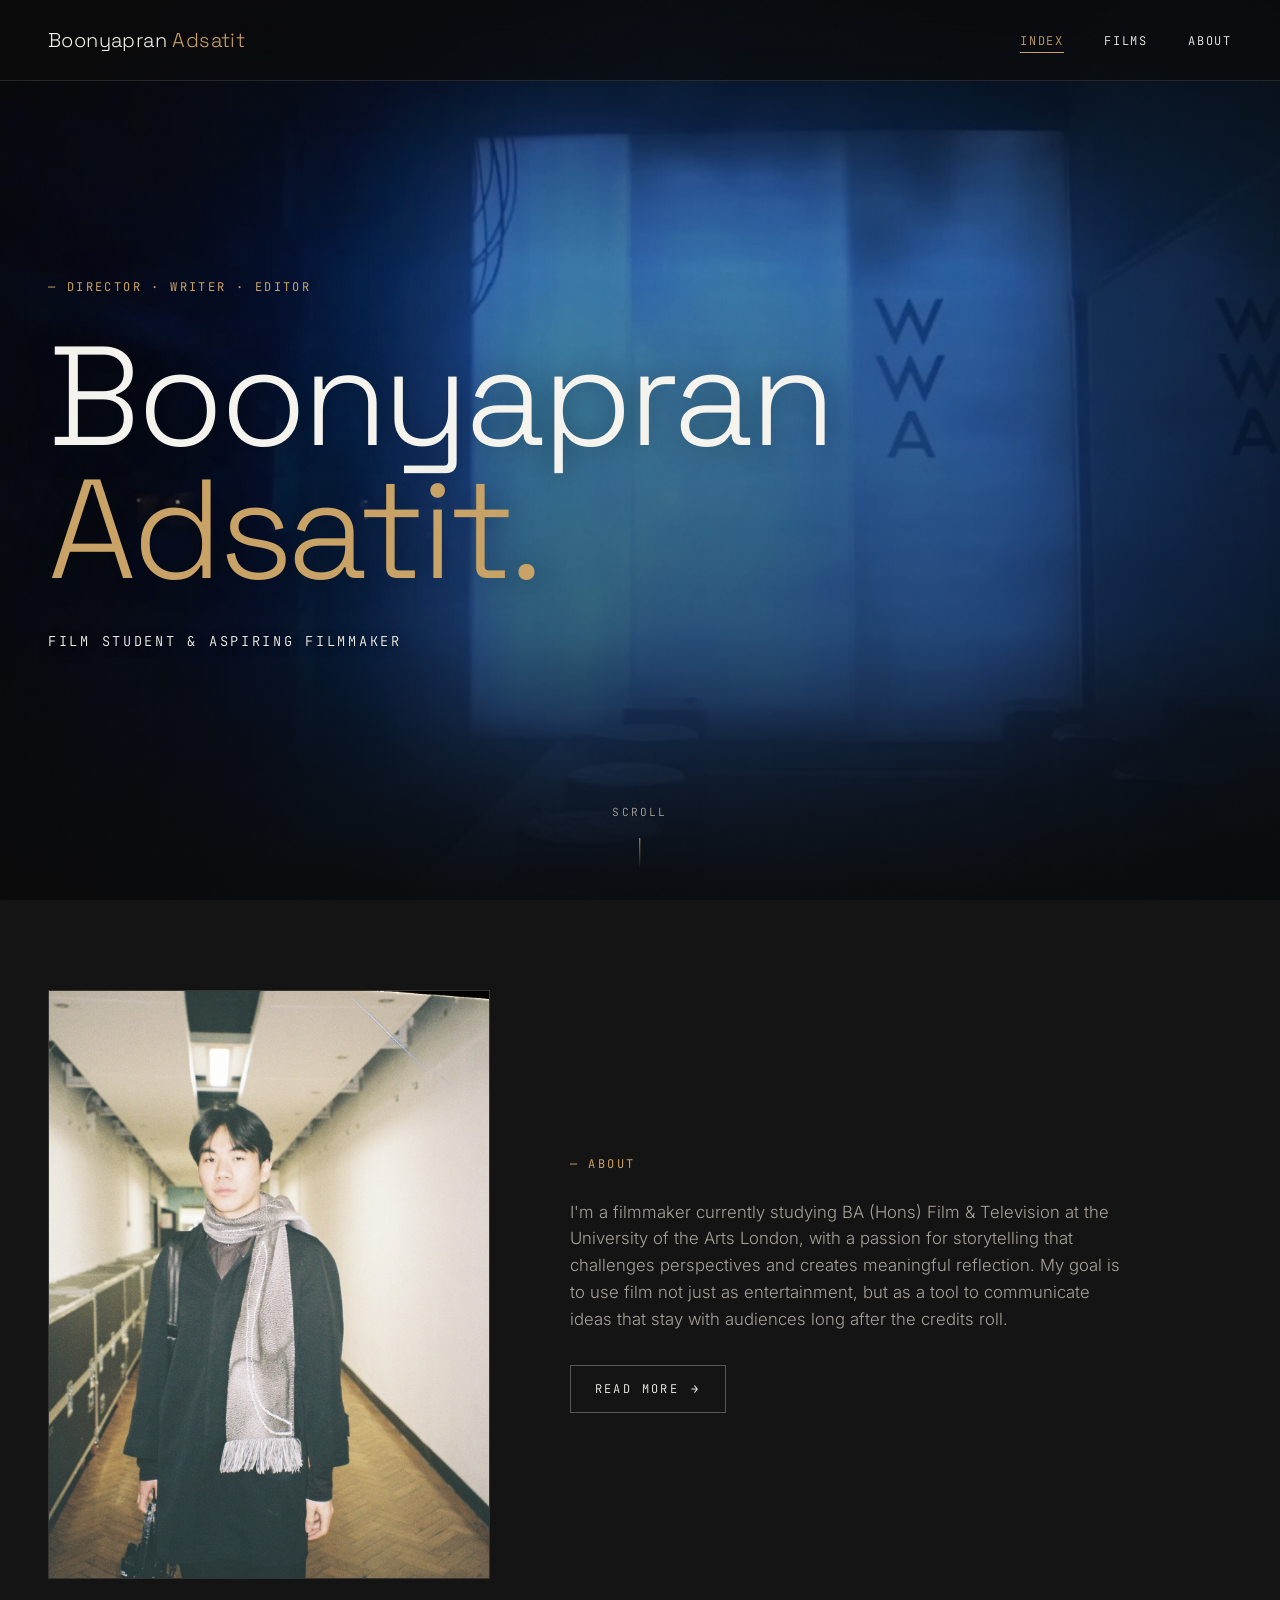
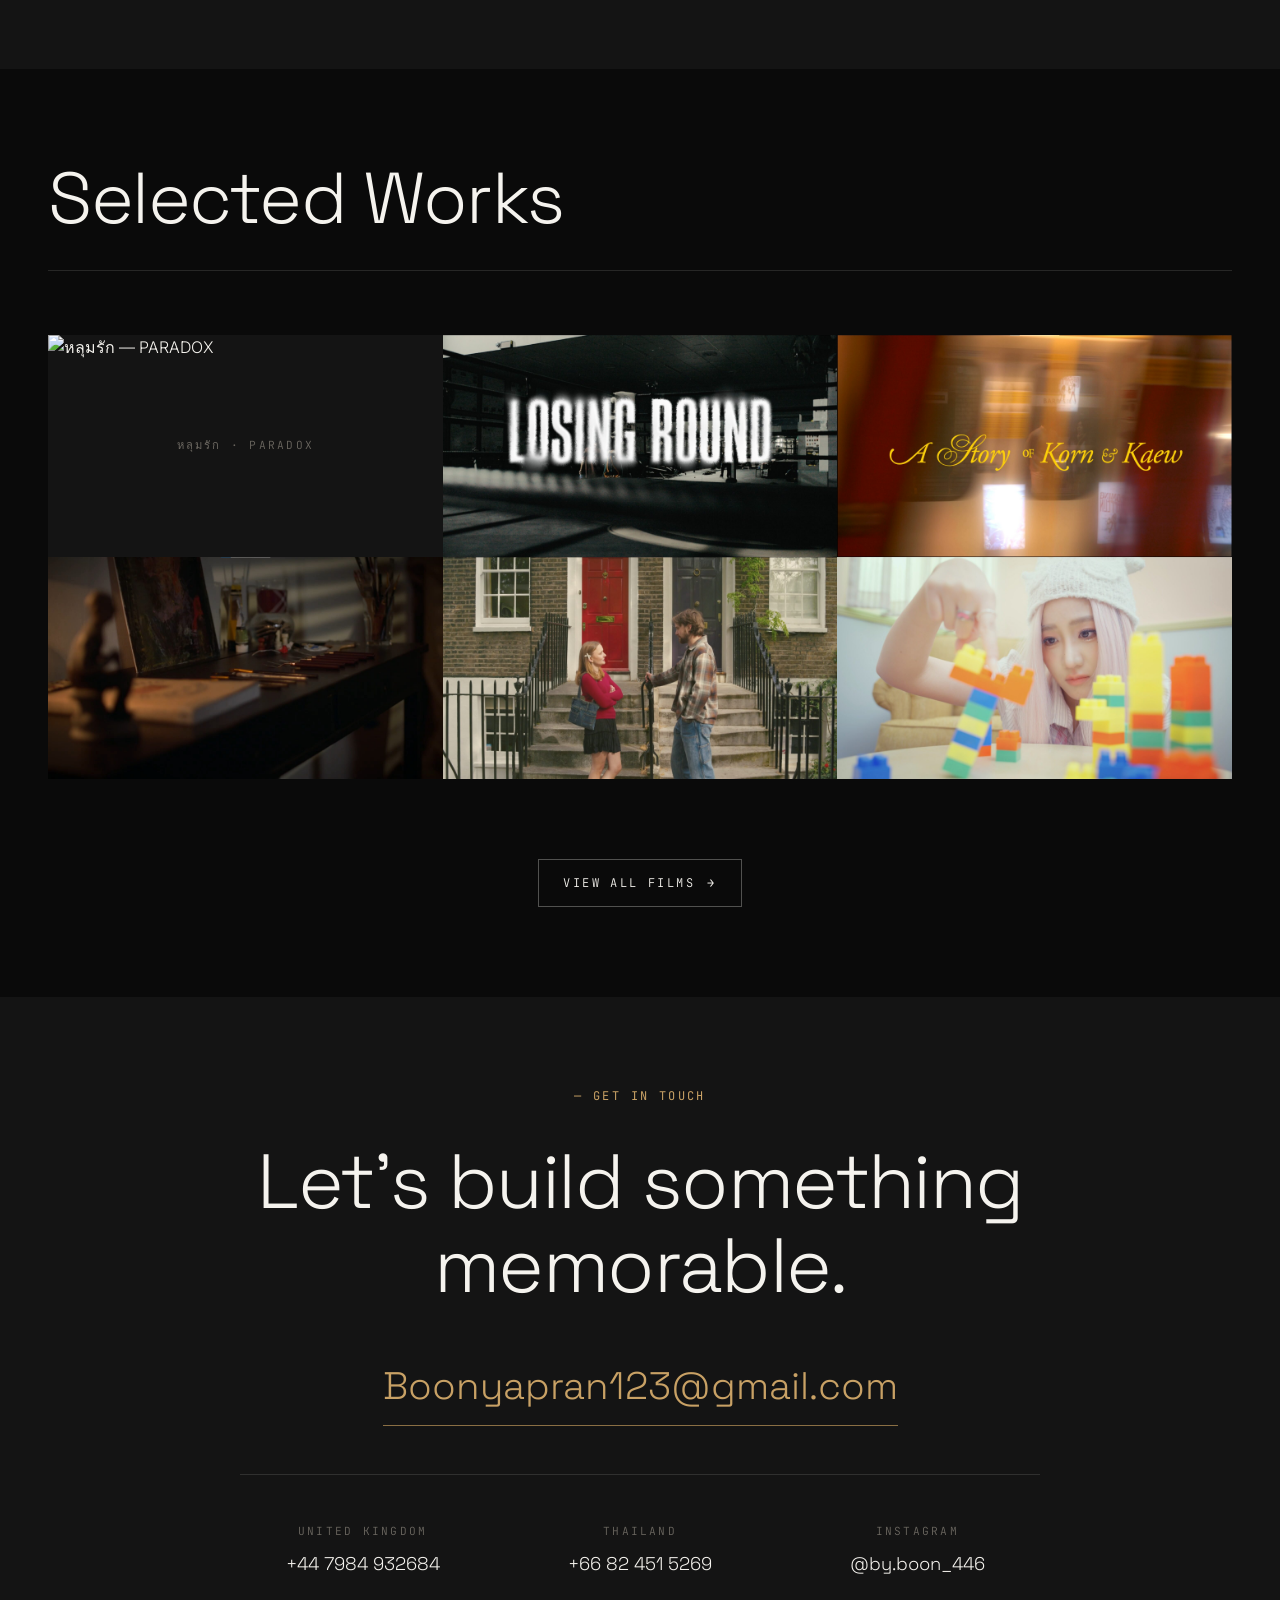
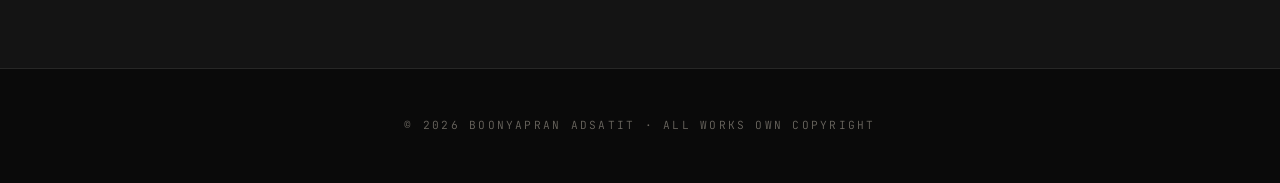
==== commit 52a96974: "Add files via upload" ====
--- a/index.html
+++ b/index.html
@@ -9,9 +9,9 @@
   <!-- Fonts -->
   <link rel="preconnect" href="https://fonts.googleapis.com" />
   <link rel="preconnect" href="https://fonts.gstatic.com" crossorigin />
-  <link href="https://fonts.googleapis.com/css2?family=Cormorant+Garamond:ital,wght@0,300;0,400;0,500;1,300;1,400&family=Inter:wght@300;400;500&family=JetBrains+Mono:wght@400&display=swap" rel="stylesheet" />
-
-  <link rel="stylesheet" href="style.css?v=22" />
+  <link href="https://fonts.googleapis.com/css2?family=Cormorant+Garamond:ital,wght@0,300;0,400;0,500;1,300;1,400&family=Space+Grotesk:wght@400;500;600&family=Inter:wght@300;400;500&family=JetBrains+Mono:wght@400&display=swap" rel="stylesheet" />
+
+  <link rel="stylesheet" href="style.css?v=25" />
 </head>
 <body>
 
@@ -66,7 +66,6 @@
 
         <div class="about-preview-text">
           <span class="eyebrow">— About</span>
-          <h2>A filmmaker shaped by stories that stay.</h2>
           <p>
             I'm a filmmaker currently studying BA (Hons) Film &amp; Television at the
             University of the Arts London, with a passion for storytelling that challenges
@@ -109,7 +108,7 @@
 
         <a href="films.html#losing-round" class="film-card">
           <div class="film-card-image" data-placeholder="Losing Round">
-            <img src="images/losing-round-thumb.jpg?v=22" alt="Losing Round" loading="lazy" />
+            <img src="images/losing-round-thumb.jpg?v=25" alt="Losing Round" loading="lazy" />
           </div>
           <div class="film-card-caption">
             <h3 class="film-card-title">Losing Round</h3>
@@ -122,7 +121,7 @@
 
         <a href="films.html#korn-kaew" class="film-card">
           <div class="film-card-image" data-placeholder="Korn &amp; Kaew">
-            <img src="images/korn-kaew-thumb.jpg?v=22" alt="A Story of Korn & Kaew" loading="lazy" />
+            <img src="images/korn-kaew-thumb.jpg?v=25" alt="A Story of Korn & Kaew" loading="lazy" />
           </div>
           <div class="film-card-caption">
             <h3 class="film-card-title">A Story of Korn &amp; Kaew</h3>
@@ -136,7 +135,7 @@
         <!-- Row 2: Magnum Opus · Amy · PILIN OOPS HOW -->
         <a href="films.html#magnum-opus" class="film-card">
           <div class="film-card-image" data-placeholder="Magnum Opus">
-            <img src="images/magnum-opus-thumb.jpg?v=22" alt="Magnum Opus" loading="lazy" />
+            <img src="images/magnum-opus-thumb.jpg?v=25" alt="Magnum Opus" loading="lazy" />
           </div>
           <div class="film-card-caption">
             <h3 class="film-card-title">Magnum Opus</h3>
@@ -149,7 +148,7 @@
 
         <a href="films.html#amy" class="film-card">
           <div class="film-card-image" data-placeholder="Amy">
-            <img src="images/amy-thumb.jpg?v=22" alt="Amy" loading="lazy" />
+            <img src="images/amy-thumb.jpg?v=25" alt="Amy" loading="lazy" />
           </div>
           <div class="film-card-caption">
             <h3 class="film-card-title">Amy</h3>
@@ -162,7 +161,7 @@
 
         <a href="films.html#pilin-oops" class="film-card">
           <div class="film-card-image" data-placeholder="OOPS HOW · PILIN">
-            <img src="images/pilin-oops-thumb.jpg?v=22" alt="OOPS HOW — PILIN" loading="lazy" />
+            <img src="images/pilin-oops-thumb.jpg?v=25" alt="OOPS HOW — PILIN" loading="lazy" />
           </div>
           <div class="film-card-caption">
             <h3 class="film-card-title">OOPS HOW</h3>
--- a/style.css
+++ b/style.css
@@ -16,7 +16,7 @@
   --rule: rgba(245, 243, 238, 0.12);
   --rule-strong: rgba(245, 243, 238, 0.3);
 
-  --font-display: 'Cormorant Garamond', 'Times New Roman', serif;
+  --font-display: 'Space Grotesk', 'Inter', sans-serif;
   --font-body: 'Inter', -apple-system, sans-serif;
   --font-mono: 'JetBrains Mono', 'Courier New', monospace;
 
@@ -78,15 +78,26 @@
 
 h1, h2, h3, h4 {
   font-family: var(--font-display);
-  font-weight: 400;
+  font-weight: 500;
   line-height: 1.1;
-  letter-spacing: -0.01em;
+  letter-spacing: -0.02em;
+}
+
+h1 em, h2 em, h3 em, h4 em,
+.nav-brand, .nav-brand span,
+.hero-video-title, .hero-title em,
+.project-title, .project-title em,
+.section-header h2, .about-preview-text h2,
+.films-intro h1, .about-hero h1, .contact h2,
+.category-divider h2, .film-card-title,
+.bts-section h3, .about-section h3,
+.timeline-body h4, .skill-item h4 {
+  font-style: normal;
 }
 
 .display {
   font-family: var(--font-display);
   font-weight: 300;
-  font-style: italic;
   font-size: clamp(3rem, 9vw, 8rem);
   line-height: 0.95;
   letter-spacing: -0.03em;
@@ -147,7 +158,6 @@
 .nav-brand {
   font-family: var(--font-display);
   font-size: 1.25rem;
-  font-style: italic;
   letter-spacing: 0.02em;
 }
 
@@ -310,7 +320,6 @@
 .hero-video-title {
   font-family: var(--font-display);
   font-weight: 300;
-  font-style: italic;
   font-size: clamp(3.5rem, 11vw, 9rem);
   line-height: 0.95;
   letter-spacing: -0.03em;
@@ -322,7 +331,6 @@
 .hero-video-title em {
   display: block;
   color: var(--accent);
-  font-style: italic;
   font-weight: 300;
 }
 
@@ -414,7 +422,6 @@
 .hero-title em {
   display: block;
   color: var(--accent);
-  font-style: italic;
   font-weight: 300;
 }
 
@@ -470,7 +477,6 @@
 
 .category-divider h2 {
   font-family: var(--font-display);
-  font-style: italic;
   font-weight: 300;
   font-size: clamp(2.5rem, 6vw, 4.5rem);
   line-height: 1;
@@ -500,7 +506,6 @@
 
 .section-header h2 {
   font-size: clamp(2.5rem, 6vw, 4.5rem);
-  font-style: italic;
   font-weight: 300;
   letter-spacing: -0.02em;
 }
@@ -574,7 +579,6 @@
 .about-preview-text h2 {
   font-size: clamp(2rem, 4vw, 3rem);
   margin-bottom: 2rem;
-  font-style: italic;
   line-height: 1.1;
 }
 
@@ -737,7 +741,6 @@
 
 .film-card-title {
   font-family: var(--font-display);
-  font-style: italic;
   font-size: 1.5rem;
   font-weight: 400;
   line-height: 1.1;
@@ -834,7 +837,6 @@
 
 .films-intro h1 {
   font-size: clamp(3rem, 8vw, 6rem);
-  font-style: italic;
   margin-bottom: 1.5rem;
   text-shadow: 0 2px 30px rgba(0, 0, 0, 0.5);
 }
@@ -871,7 +873,6 @@
 
 .project-title {
   font-size: clamp(2.5rem, 6vw, 5rem);
-  font-style: italic;
   font-weight: 300;
   line-height: 1;
   letter-spacing: -0.02em;
@@ -1071,7 +1072,6 @@
 
 .bts-section h3 {
   font-family: var(--font-display);
-  font-style: italic;
   font-size: clamp(2rem, 4vw, 3rem);
   margin-bottom: 2.5rem;
   line-height: 1.1;
@@ -1313,7 +1313,6 @@
 
 .about-hero h1 {
   font-size: clamp(3rem, 8vw, 6rem);
-  font-style: italic;
   margin-bottom: 1.5rem;
 }
 
@@ -1383,7 +1382,6 @@
 
 .about-section h3 {
   font-family: var(--font-display);
-  font-style: italic;
   font-size: 2rem;
   margin-bottom: 2rem;
 }
@@ -1414,7 +1412,6 @@
 .timeline-body h4 {
   font-family: var(--font-display);
   font-size: 1.4rem;
-  font-style: italic;
   margin-bottom: 0.5rem;
 }
 
@@ -1457,7 +1454,6 @@
 
 .skill-item h4 {
   font-family: var(--font-display);
-  font-style: italic;
   font-size: 1.3rem;
   margin-bottom: 0.5rem;
   color: var(--accent);
@@ -1527,7 +1523,6 @@
 
 .contact h2 {
   font-size: clamp(2.5rem, 6vw, 5rem);
-  font-style: italic;
   margin-bottom: 3rem;
   font-weight: 300;
 }
@@ -1535,7 +1530,6 @@
 .contact-email {
   display: inline-block;
   font-family: var(--font-display);
-  font-style: italic;
   font-size: clamp(1.5rem, 3vw, 2.5rem);
   color: var(--accent);
   border-bottom: 1px solid var(--accent-dim);
@@ -1574,7 +1568,6 @@
 
 .contact-item .value {
   font-family: var(--font-display);
-  font-style: italic;
   font-size: 1.15rem;
   color: var(--ink);
 }
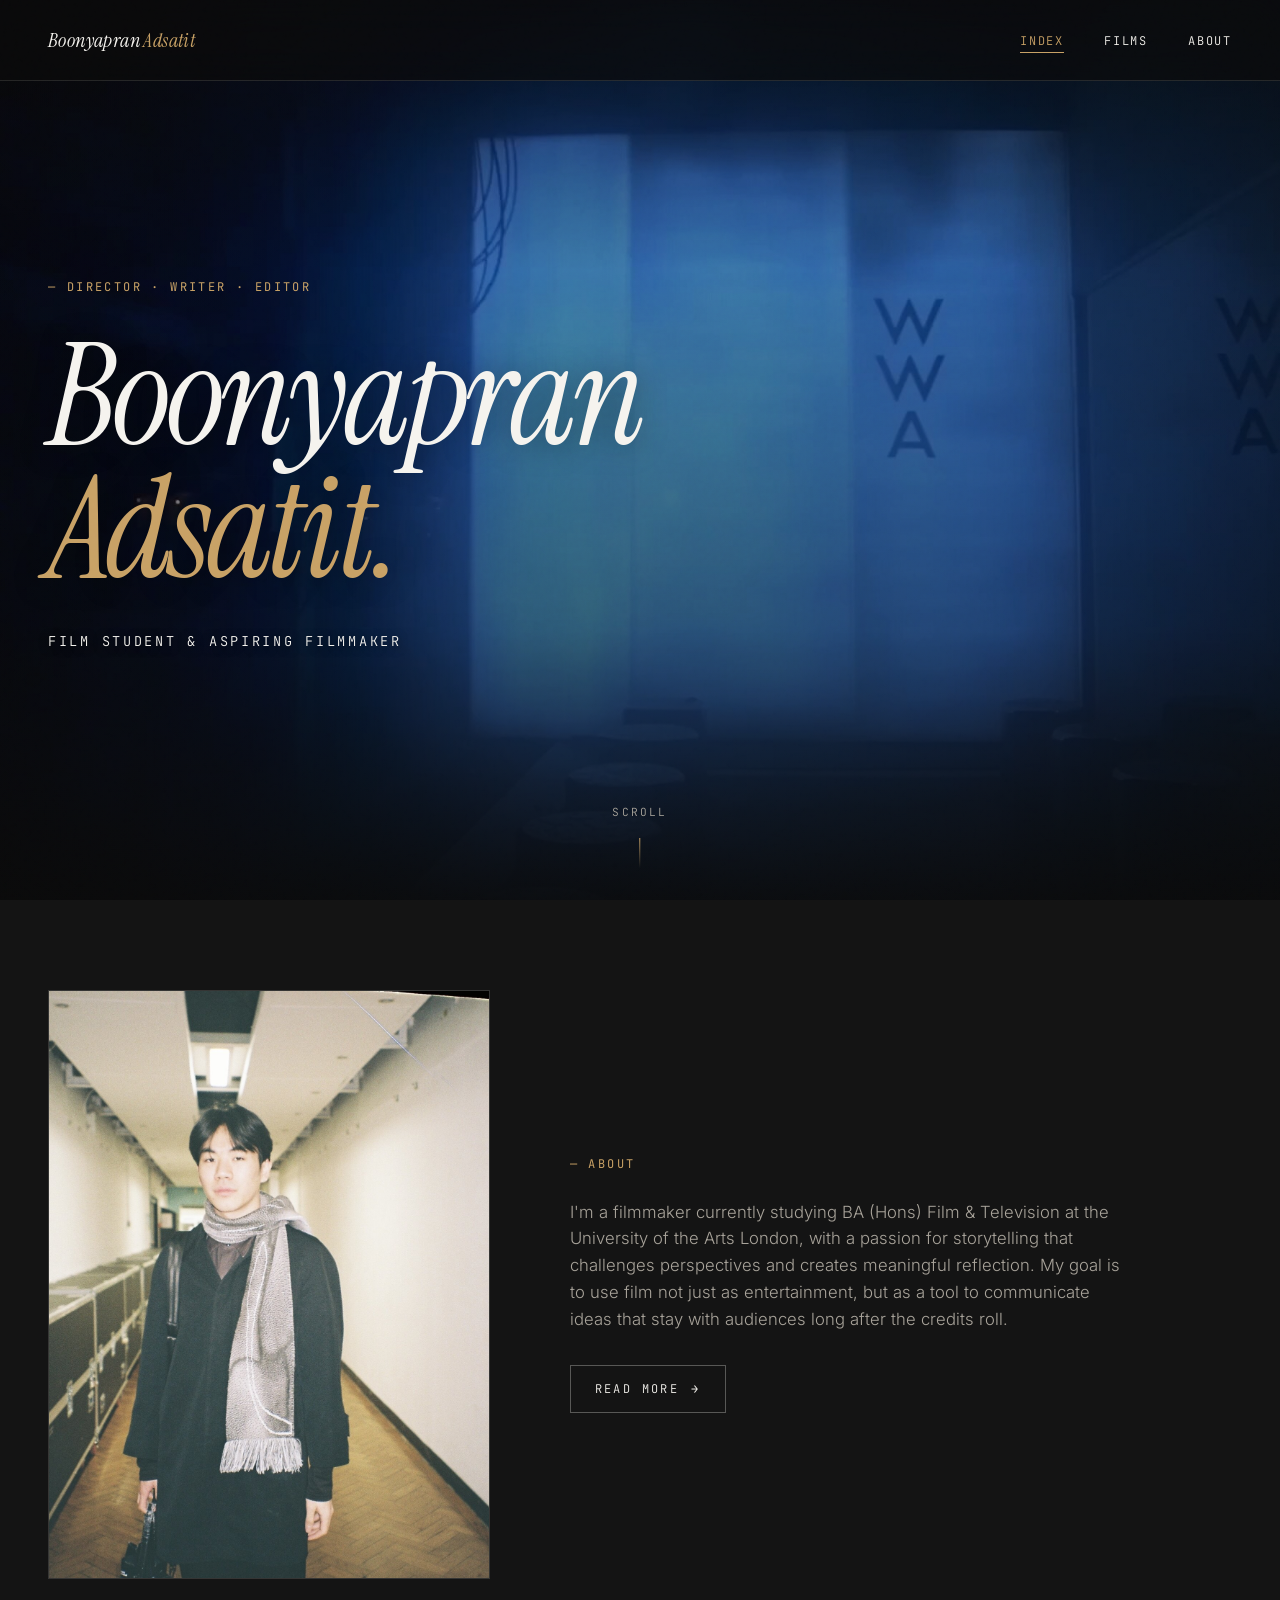
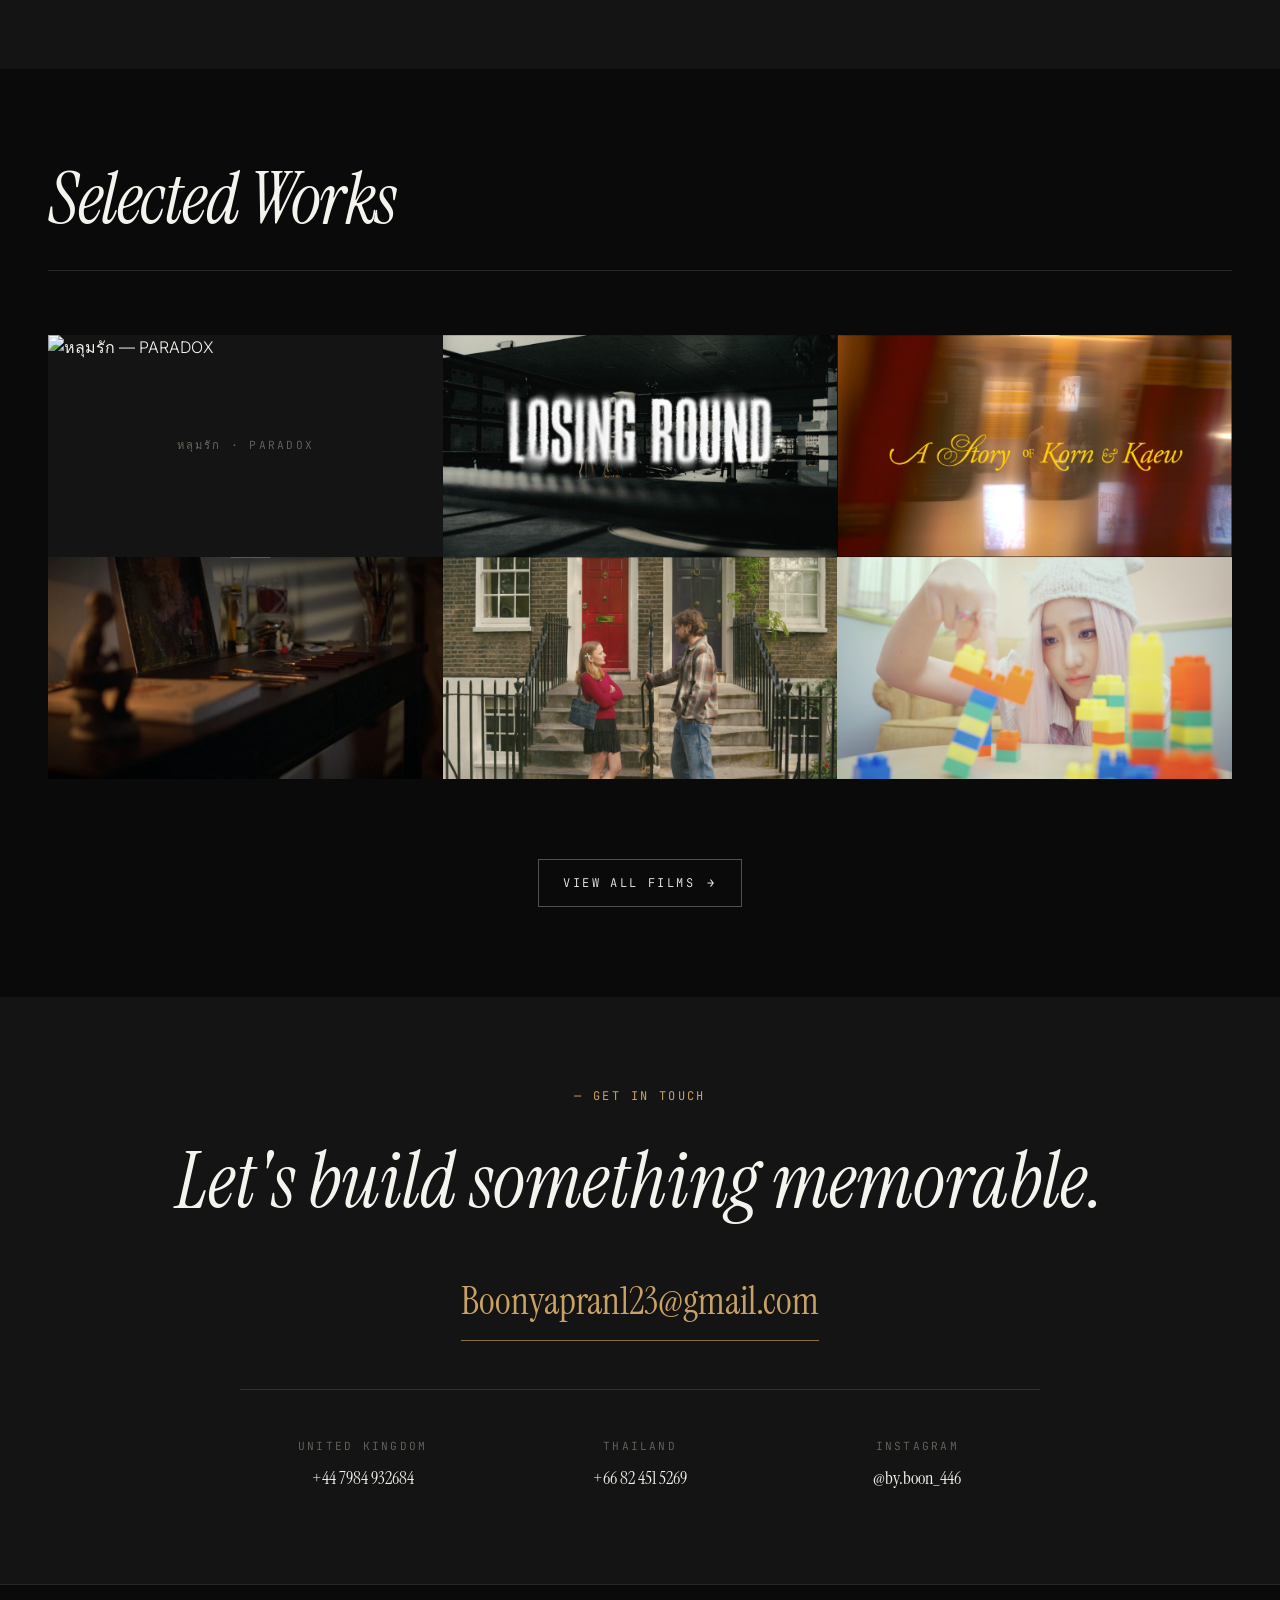
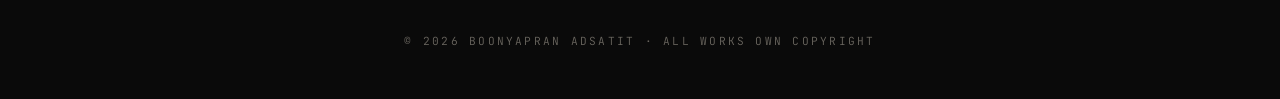
==== commit 760bf763: "Add files via upload" ====
--- a/index.html
+++ b/index.html
@@ -9,9 +9,9 @@
   <!-- Fonts -->
   <link rel="preconnect" href="https://fonts.googleapis.com" />
   <link rel="preconnect" href="https://fonts.gstatic.com" crossorigin />
-  <link href="https://fonts.googleapis.com/css2?family=Cormorant+Garamond:ital,wght@0,300;0,400;0,500;1,300;1,400&family=Space+Grotesk:wght@400;500;600&family=Inter:wght@300;400;500&family=JetBrains+Mono:wght@400&display=swap" rel="stylesheet" />
-
-  <link rel="stylesheet" href="style.css?v=25" />
+  <link href="https://fonts.googleapis.com/css2?family=Cormorant+Garamond:ital,wght@0,300;0,400;0,500;1,300;1,400&family=Instrument+Serif:ital@0;1&family=Inter:wght@300;400;500&family=JetBrains+Mono:wght@400&display=swap" rel="stylesheet" />
+
+  <link rel="stylesheet" href="style.css?v=26" />
 </head>
 <body>
 
@@ -108,7 +108,7 @@
 
         <a href="films.html#losing-round" class="film-card">
           <div class="film-card-image" data-placeholder="Losing Round">
-            <img src="images/losing-round-thumb.jpg?v=25" alt="Losing Round" loading="lazy" />
+            <img src="images/losing-round-thumb.jpg?v=26" alt="Losing Round" loading="lazy" />
           </div>
           <div class="film-card-caption">
             <h3 class="film-card-title">Losing Round</h3>
@@ -121,7 +121,7 @@
 
         <a href="films.html#korn-kaew" class="film-card">
           <div class="film-card-image" data-placeholder="Korn &amp; Kaew">
-            <img src="images/korn-kaew-thumb.jpg?v=25" alt="A Story of Korn & Kaew" loading="lazy" />
+            <img src="images/korn-kaew-thumb.jpg?v=26" alt="A Story of Korn & Kaew" loading="lazy" />
           </div>
           <div class="film-card-caption">
             <h3 class="film-card-title">A Story of Korn &amp; Kaew</h3>
@@ -135,7 +135,7 @@
         <!-- Row 2: Magnum Opus · Amy · PILIN OOPS HOW -->
         <a href="films.html#magnum-opus" class="film-card">
           <div class="film-card-image" data-placeholder="Magnum Opus">
-            <img src="images/magnum-opus-thumb.jpg?v=25" alt="Magnum Opus" loading="lazy" />
+            <img src="images/magnum-opus-thumb.jpg?v=26" alt="Magnum Opus" loading="lazy" />
           </div>
           <div class="film-card-caption">
             <h3 class="film-card-title">Magnum Opus</h3>
@@ -148,7 +148,7 @@
 
         <a href="films.html#amy" class="film-card">
           <div class="film-card-image" data-placeholder="Amy">
-            <img src="images/amy-thumb.jpg?v=25" alt="Amy" loading="lazy" />
+            <img src="images/amy-thumb.jpg?v=26" alt="Amy" loading="lazy" />
           </div>
           <div class="film-card-caption">
             <h3 class="film-card-title">Amy</h3>
@@ -161,7 +161,7 @@
 
         <a href="films.html#pilin-oops" class="film-card">
           <div class="film-card-image" data-placeholder="OOPS HOW · PILIN">
-            <img src="images/pilin-oops-thumb.jpg?v=25" alt="OOPS HOW — PILIN" loading="lazy" />
+            <img src="images/pilin-oops-thumb.jpg?v=26" alt="OOPS HOW — PILIN" loading="lazy" />
           </div>
           <div class="film-card-caption">
             <h3 class="film-card-title">OOPS HOW</h3>
--- a/style.css
+++ b/style.css
@@ -16,7 +16,7 @@
   --rule: rgba(245, 243, 238, 0.12);
   --rule-strong: rgba(245, 243, 238, 0.3);
 
-  --font-display: 'Space Grotesk', 'Inter', sans-serif;
+  --font-display: 'Instrument Serif', 'Cormorant Garamond', serif;
   --font-body: 'Inter', -apple-system, sans-serif;
   --font-mono: 'JetBrains Mono', 'Courier New', monospace;
 
@@ -78,9 +78,9 @@
 
 h1, h2, h3, h4 {
   font-family: var(--font-display);
-  font-weight: 500;
+  font-weight: 400;
   line-height: 1.1;
-  letter-spacing: -0.02em;
+  letter-spacing: 0;
 }
 
 h1 em, h2 em, h3 em, h4 em,
@@ -92,7 +92,7 @@
 .category-divider h2, .film-card-title,
 .bts-section h3, .about-section h3,
 .timeline-body h4, .skill-item h4 {
-  font-style: normal;
+  font-style: italic;
 }
 
 .display {
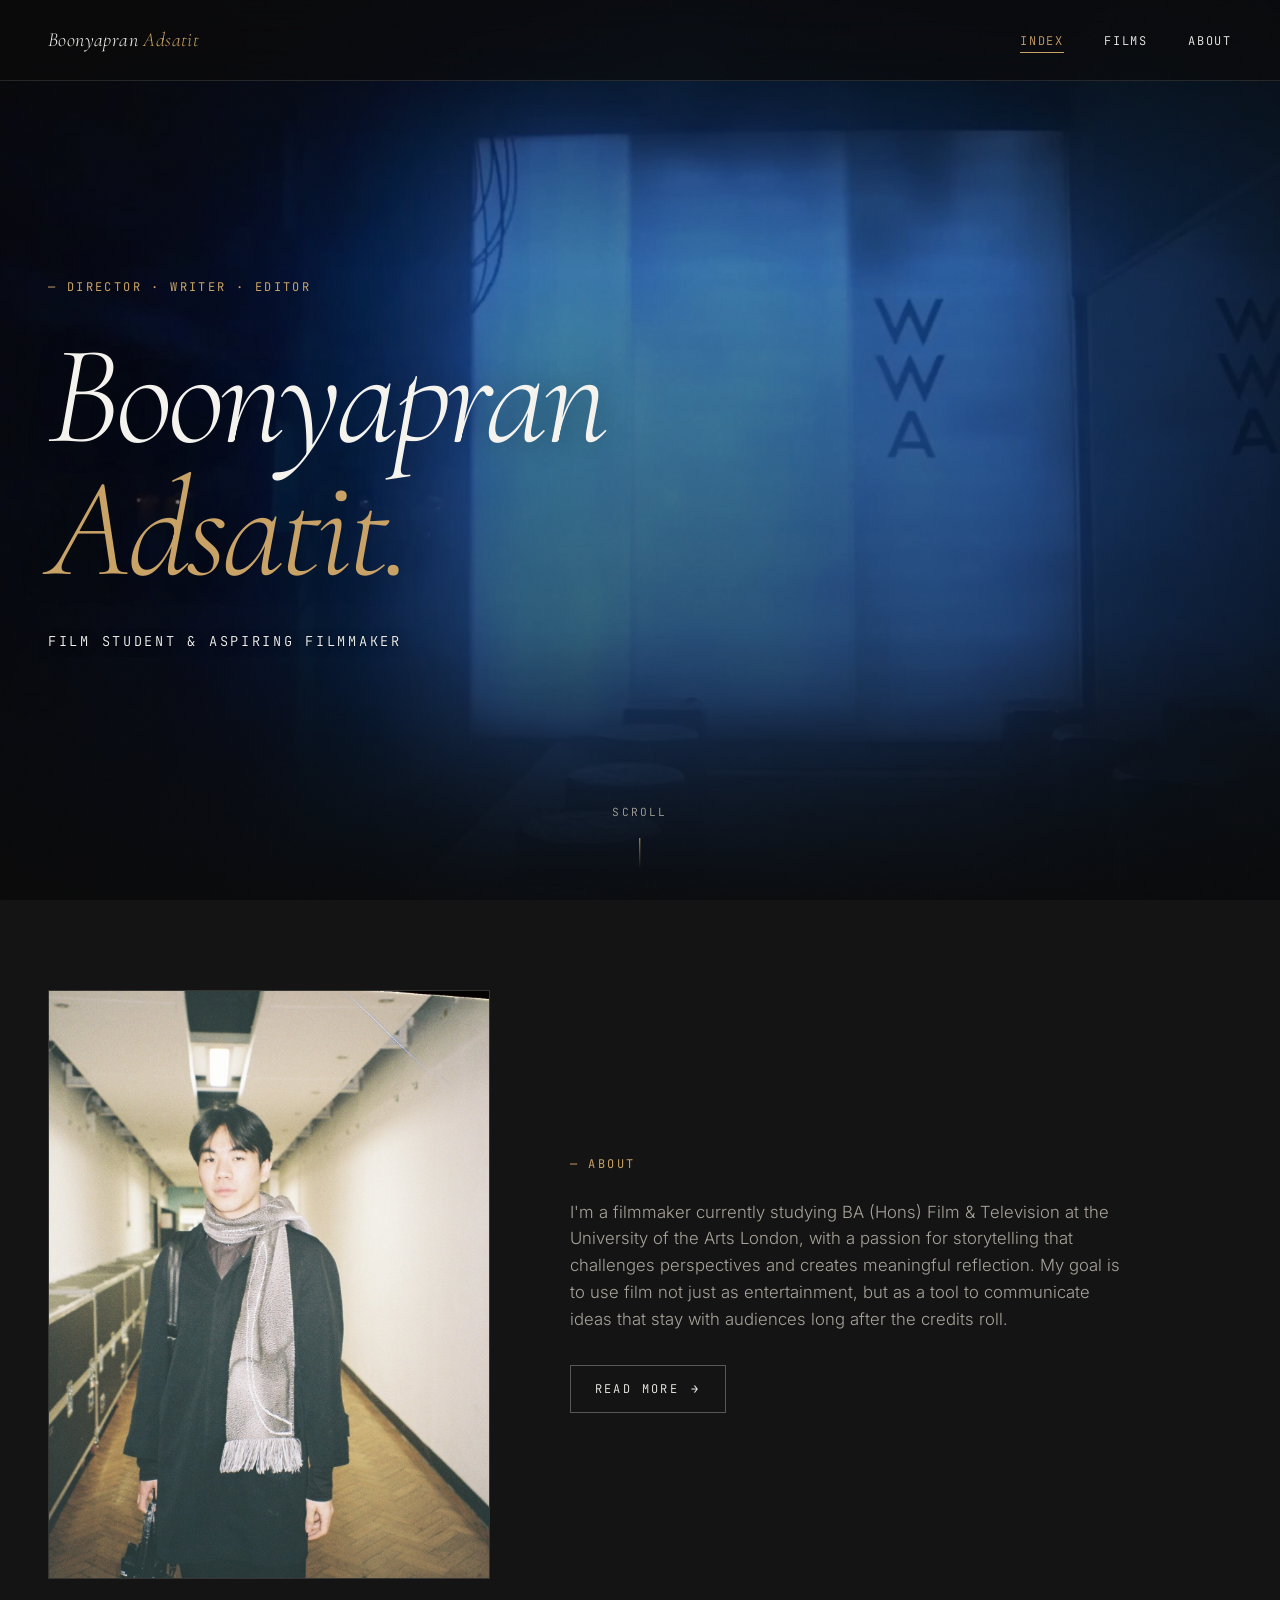
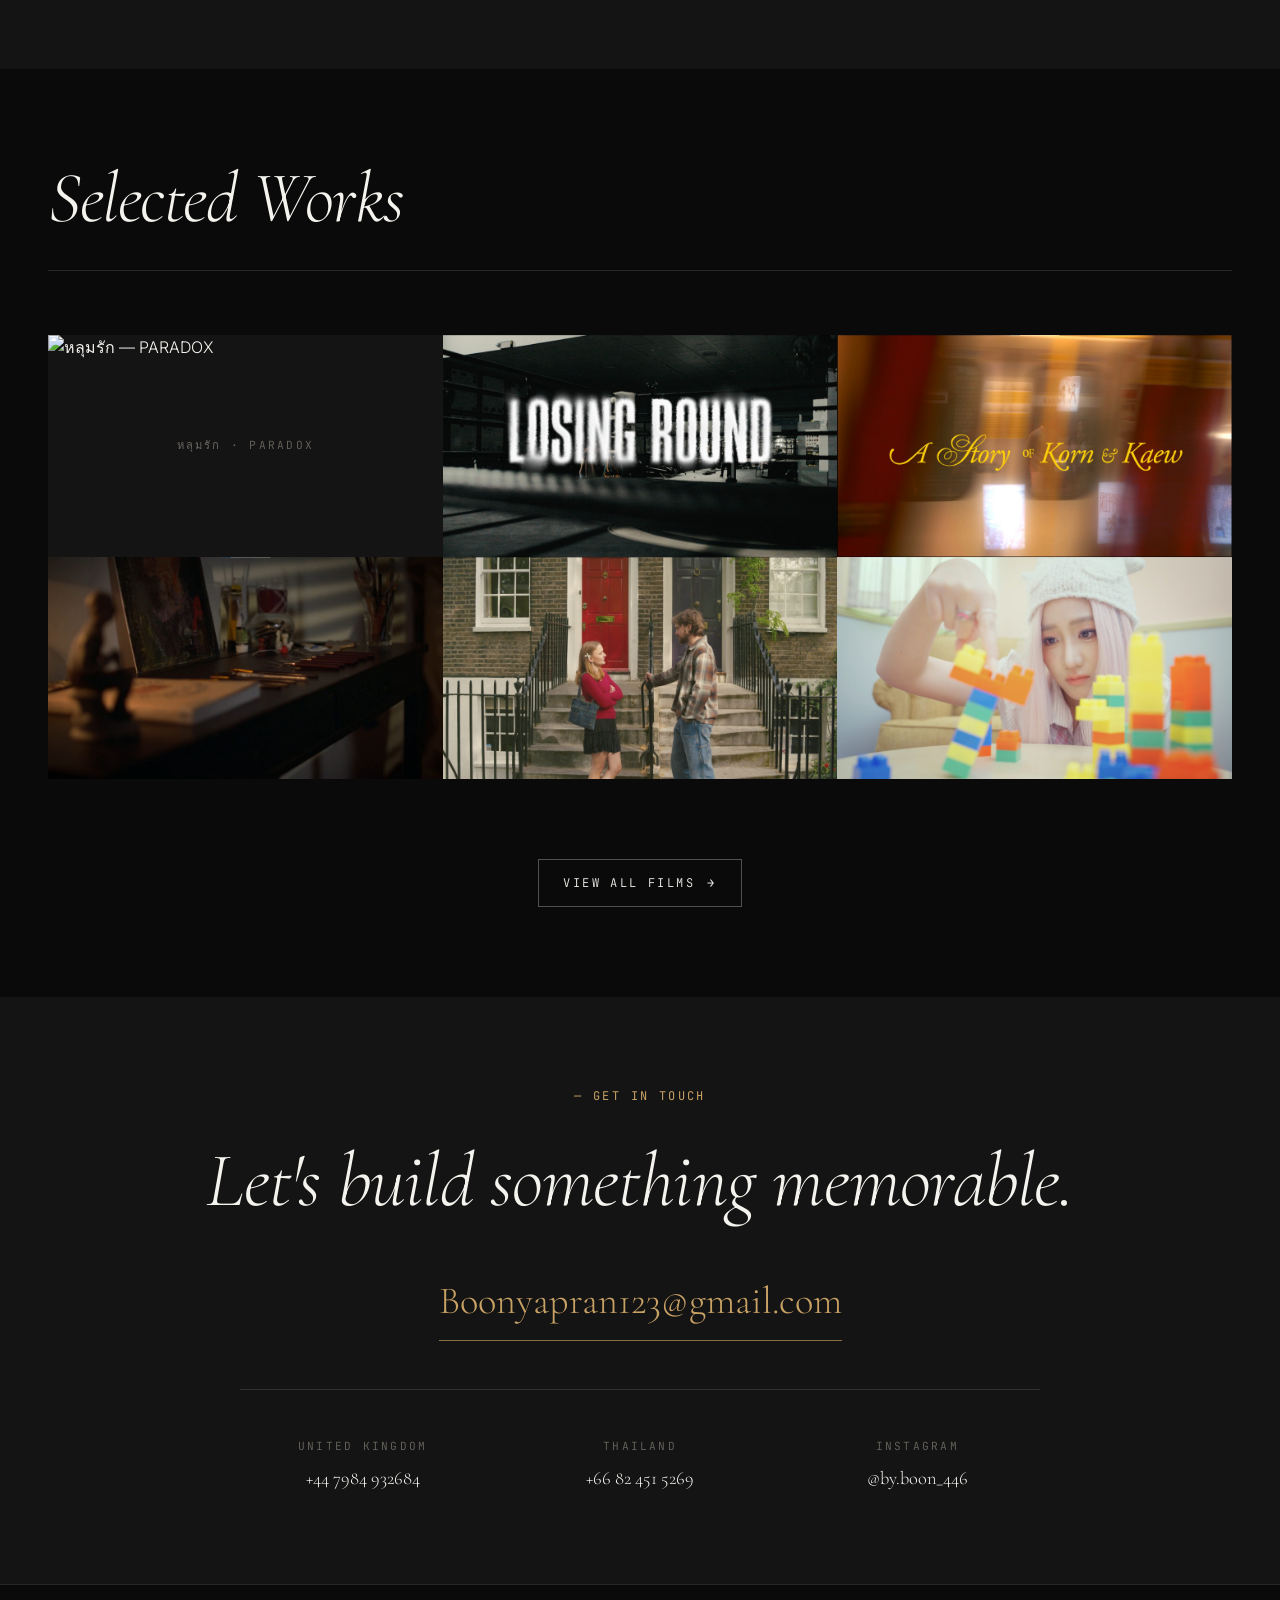
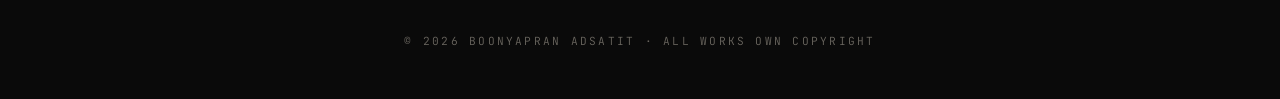
==== commit 29b9e17d: "Add files via upload" ====
--- a/index.html
+++ b/index.html
@@ -9,9 +9,9 @@
   <!-- Fonts -->
   <link rel="preconnect" href="https://fonts.googleapis.com" />
   <link rel="preconnect" href="https://fonts.gstatic.com" crossorigin />
-  <link href="https://fonts.googleapis.com/css2?family=Cormorant+Garamond:ital,wght@0,300;0,400;0,500;1,300;1,400&family=Instrument+Serif:ital@0;1&family=Inter:wght@300;400;500&family=JetBrains+Mono:wght@400&display=swap" rel="stylesheet" />
-
-  <link rel="stylesheet" href="style.css?v=26" />
+  <link href="https://fonts.googleapis.com/css2?family=Cormorant+Garamond:ital,wght@0,300;0,400;0,500;1,300;1,400&family=Inter:wght@300;400;500&family=JetBrains+Mono:wght@400&display=swap" rel="stylesheet" />
+
+  <link rel="stylesheet" href="style.css?v=27" />
 </head>
 <body>
 
@@ -108,7 +108,7 @@
 
         <a href="films.html#losing-round" class="film-card">
           <div class="film-card-image" data-placeholder="Losing Round">
-            <img src="images/losing-round-thumb.jpg?v=26" alt="Losing Round" loading="lazy" />
+            <img src="images/losing-round-thumb.jpg?v=27" alt="Losing Round" loading="lazy" />
           </div>
           <div class="film-card-caption">
             <h3 class="film-card-title">Losing Round</h3>
@@ -121,7 +121,7 @@
 
         <a href="films.html#korn-kaew" class="film-card">
           <div class="film-card-image" data-placeholder="Korn &amp; Kaew">
-            <img src="images/korn-kaew-thumb.jpg?v=26" alt="A Story of Korn & Kaew" loading="lazy" />
+            <img src="images/korn-kaew-thumb.jpg?v=27" alt="A Story of Korn & Kaew" loading="lazy" />
           </div>
           <div class="film-card-caption">
             <h3 class="film-card-title">A Story of Korn &amp; Kaew</h3>
@@ -135,7 +135,7 @@
         <!-- Row 2: Magnum Opus · Amy · PILIN OOPS HOW -->
         <a href="films.html#magnum-opus" class="film-card">
           <div class="film-card-image" data-placeholder="Magnum Opus">
-            <img src="images/magnum-opus-thumb.jpg?v=26" alt="Magnum Opus" loading="lazy" />
+            <img src="images/magnum-opus-thumb.jpg?v=27" alt="Magnum Opus" loading="lazy" />
           </div>
           <div class="film-card-caption">
             <h3 class="film-card-title">Magnum Opus</h3>
@@ -148,7 +148,7 @@
 
         <a href="films.html#amy" class="film-card">
           <div class="film-card-image" data-placeholder="Amy">
-            <img src="images/amy-thumb.jpg?v=26" alt="Amy" loading="lazy" />
+            <img src="images/amy-thumb.jpg?v=27" alt="Amy" loading="lazy" />
           </div>
           <div class="film-card-caption">
             <h3 class="film-card-title">Amy</h3>
@@ -161,7 +161,7 @@
 
         <a href="films.html#pilin-oops" class="film-card">
           <div class="film-card-image" data-placeholder="OOPS HOW · PILIN">
-            <img src="images/pilin-oops-thumb.jpg?v=26" alt="OOPS HOW — PILIN" loading="lazy" />
+            <img src="images/pilin-oops-thumb.jpg?v=27" alt="OOPS HOW — PILIN" loading="lazy" />
           </div>
           <div class="film-card-caption">
             <h3 class="film-card-title">OOPS HOW</h3>
--- a/style.css
+++ b/style.css
@@ -16,7 +16,7 @@
   --rule: rgba(245, 243, 238, 0.12);
   --rule-strong: rgba(245, 243, 238, 0.3);
 
-  --font-display: 'Instrument Serif', 'Cormorant Garamond', serif;
+  --font-display: 'Cormorant Garamond', 'Times New Roman', serif;
   --font-body: 'Inter', -apple-system, sans-serif;
   --font-mono: 'JetBrains Mono', 'Courier New', monospace;
 
@@ -80,7 +80,7 @@
   font-family: var(--font-display);
   font-weight: 400;
   line-height: 1.1;
-  letter-spacing: 0;
+  letter-spacing: -0.01em;
 }
 
 h1 em, h2 em, h3 em, h4 em,
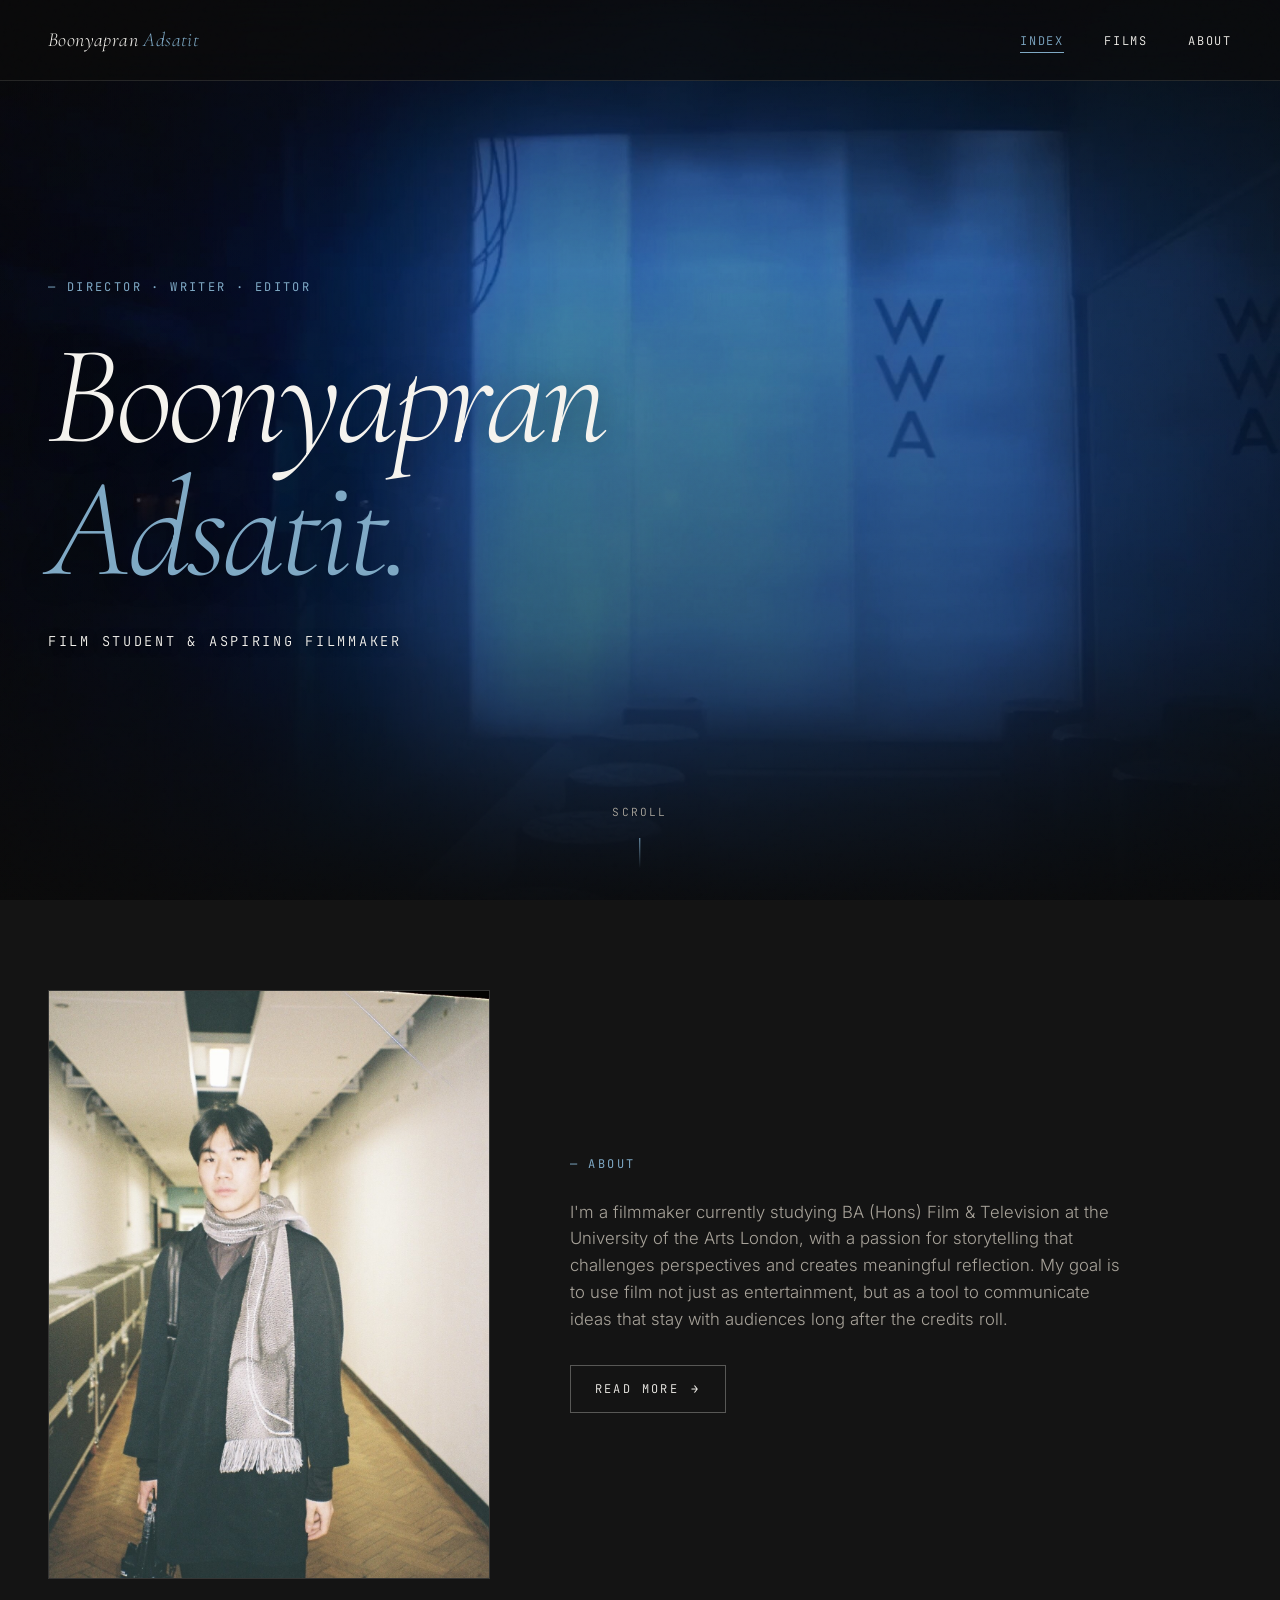
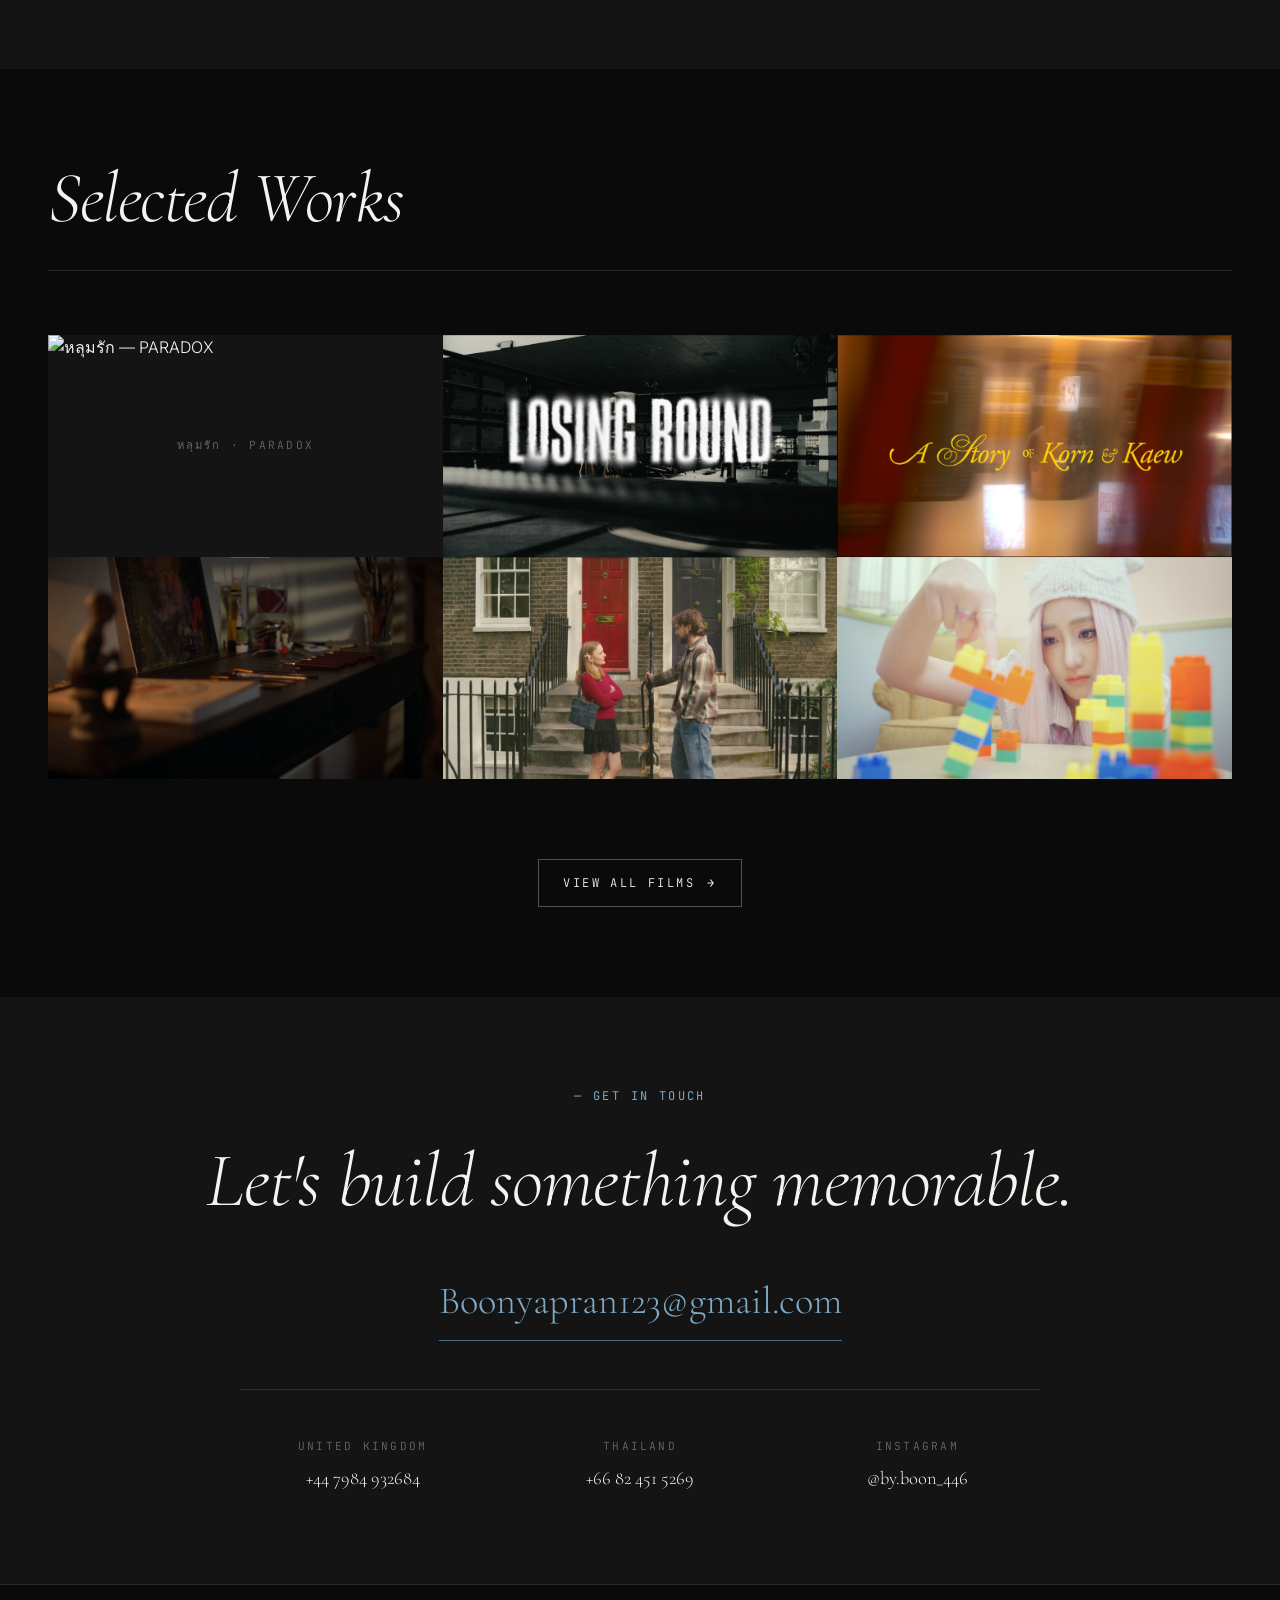
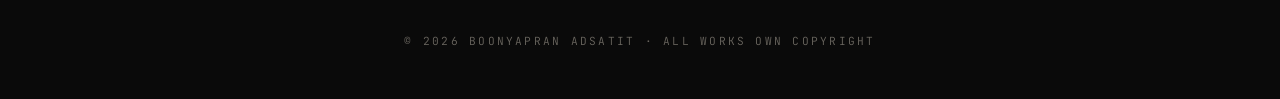
==== commit d2dde65b: "Add files via upload" ====
--- a/index.html
+++ b/index.html
@@ -11,7 +11,7 @@
   <link rel="preconnect" href="https://fonts.gstatic.com" crossorigin />
   <link href="https://fonts.googleapis.com/css2?family=Cormorant+Garamond:ital,wght@0,300;0,400;0,500;1,300;1,400&family=Inter:wght@300;400;500&family=JetBrains+Mono:wght@400&display=swap" rel="stylesheet" />
 
-  <link rel="stylesheet" href="style.css?v=27" />
+  <link rel="stylesheet" href="style.css?v=29" />
 </head>
 <body>
 
@@ -108,7 +108,7 @@
 
         <a href="films.html#losing-round" class="film-card">
           <div class="film-card-image" data-placeholder="Losing Round">
-            <img src="images/losing-round-thumb.jpg?v=27" alt="Losing Round" loading="lazy" />
+            <img src="images/losing-round-thumb.jpg?v=29" alt="Losing Round" loading="lazy" />
           </div>
           <div class="film-card-caption">
             <h3 class="film-card-title">Losing Round</h3>
@@ -121,7 +121,7 @@
 
         <a href="films.html#korn-kaew" class="film-card">
           <div class="film-card-image" data-placeholder="Korn &amp; Kaew">
-            <img src="images/korn-kaew-thumb.jpg?v=27" alt="A Story of Korn & Kaew" loading="lazy" />
+            <img src="images/korn-kaew-thumb.jpg?v=29" alt="A Story of Korn & Kaew" loading="lazy" />
           </div>
           <div class="film-card-caption">
             <h3 class="film-card-title">A Story of Korn &amp; Kaew</h3>
@@ -135,7 +135,7 @@
         <!-- Row 2: Magnum Opus · Amy · PILIN OOPS HOW -->
         <a href="films.html#magnum-opus" class="film-card">
           <div class="film-card-image" data-placeholder="Magnum Opus">
-            <img src="images/magnum-opus-thumb.jpg?v=27" alt="Magnum Opus" loading="lazy" />
+            <img src="images/magnum-opus-thumb.jpg?v=29" alt="Magnum Opus" loading="lazy" />
           </div>
           <div class="film-card-caption">
             <h3 class="film-card-title">Magnum Opus</h3>
@@ -148,7 +148,7 @@
 
         <a href="films.html#amy" class="film-card">
           <div class="film-card-image" data-placeholder="Amy">
-            <img src="images/amy-thumb.jpg?v=27" alt="Amy" loading="lazy" />
+            <img src="images/amy-thumb.jpg?v=29" alt="Amy" loading="lazy" />
           </div>
           <div class="film-card-caption">
             <h3 class="film-card-title">Amy</h3>
@@ -161,7 +161,7 @@
 
         <a href="films.html#pilin-oops" class="film-card">
           <div class="film-card-image" data-placeholder="OOPS HOW · PILIN">
-            <img src="images/pilin-oops-thumb.jpg?v=27" alt="OOPS HOW — PILIN" loading="lazy" />
+            <img src="images/pilin-oops-thumb.jpg?v=29" alt="OOPS HOW — PILIN" loading="lazy" />
           </div>
           <div class="film-card-caption">
             <h3 class="film-card-title">OOPS HOW</h3>
--- a/style.css
+++ b/style.css
@@ -11,8 +11,8 @@
   --ink: #f5f3ee;
   --ink-muted: #a8a39a;
   --ink-faded: #6b6760;
-  --accent: #c8a165;
-  --accent-dim: #8a6f44;
+  --accent: #7ea8c4;
+  --accent-dim: #4a6b80;
   --rule: rgba(245, 243, 238, 0.12);
   --rule-strong: rgba(245, 243, 238, 0.3);
 
@@ -997,7 +997,7 @@
   margin-top: 2rem;
   padding: 1.5rem;
   border: 1px solid var(--accent-dim);
-  background: rgba(200, 161, 101, 0.06);
+  background: rgba(126, 168, 196, 0.06);
 }
 
 .project-awards .eyebrow {
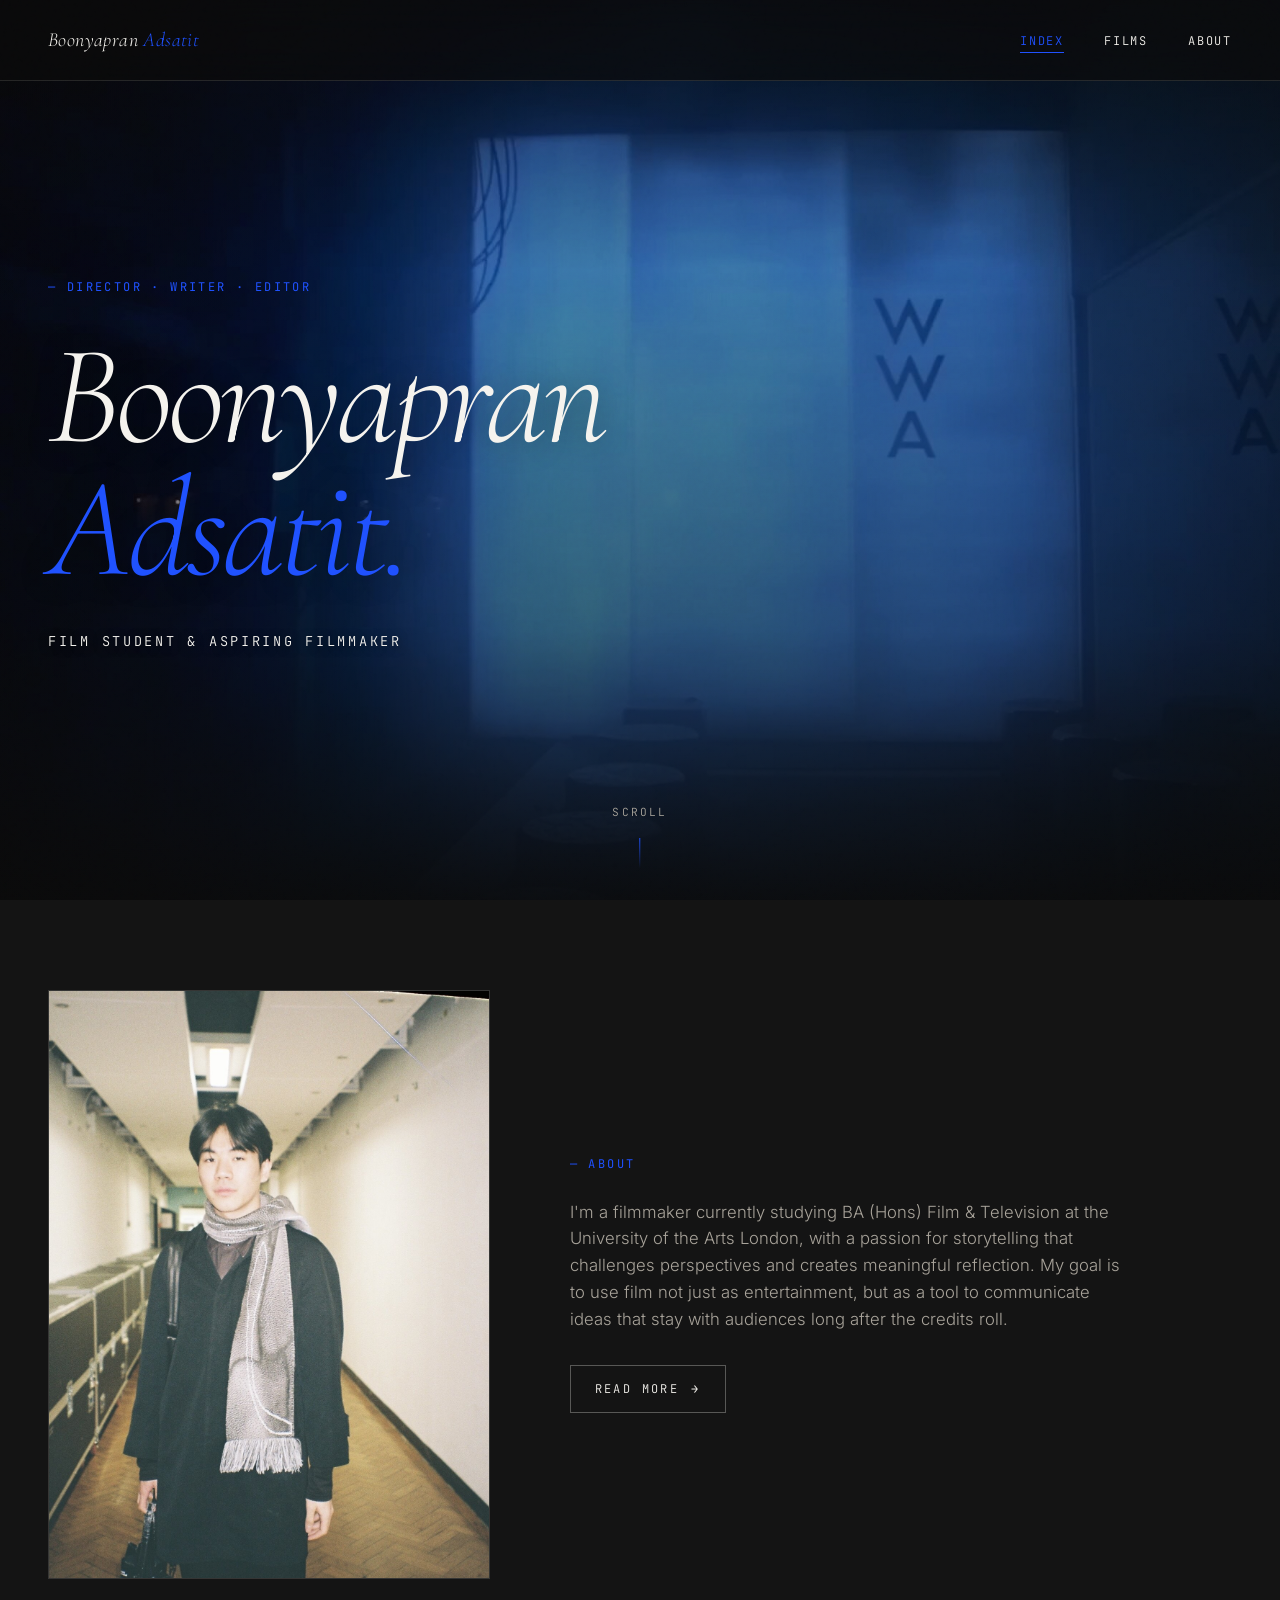
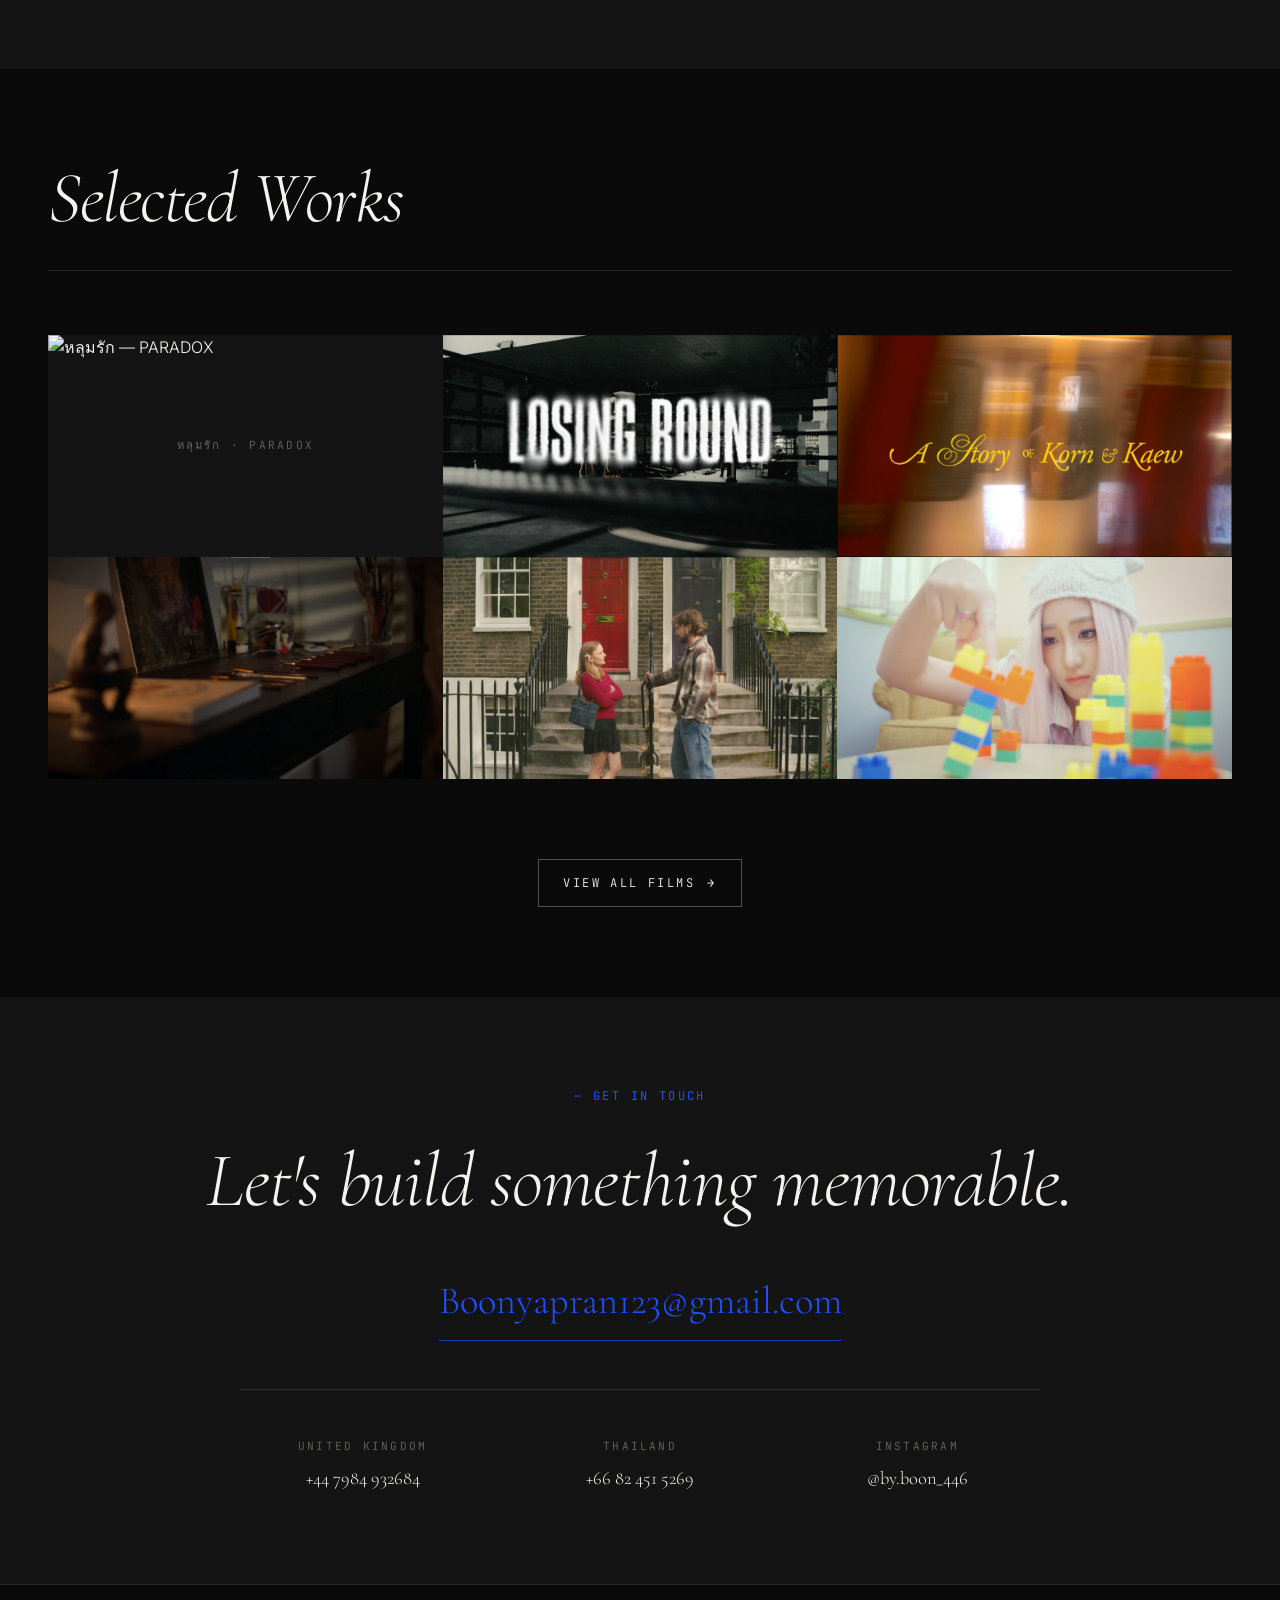
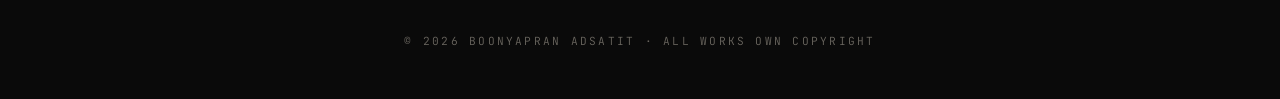
==== commit 43ac5dae: "Add files via upload" ====
--- a/index.html
+++ b/index.html
@@ -11,7 +11,7 @@
   <link rel="preconnect" href="https://fonts.gstatic.com" crossorigin />
   <link href="https://fonts.googleapis.com/css2?family=Cormorant+Garamond:ital,wght@0,300;0,400;0,500;1,300;1,400&family=Inter:wght@300;400;500&family=JetBrains+Mono:wght@400&display=swap" rel="stylesheet" />
 
-  <link rel="stylesheet" href="style.css?v=29" />
+  <link rel="stylesheet" href="style.css?v=32" />
 </head>
 <body>
 
@@ -108,7 +108,7 @@
 
         <a href="films.html#losing-round" class="film-card">
           <div class="film-card-image" data-placeholder="Losing Round">
-            <img src="images/losing-round-thumb.jpg?v=29" alt="Losing Round" loading="lazy" />
+            <img src="images/losing-round-thumb.jpg?v=32" alt="Losing Round" loading="lazy" />
           </div>
           <div class="film-card-caption">
             <h3 class="film-card-title">Losing Round</h3>
@@ -121,7 +121,7 @@
 
         <a href="films.html#korn-kaew" class="film-card">
           <div class="film-card-image" data-placeholder="Korn &amp; Kaew">
-            <img src="images/korn-kaew-thumb.jpg?v=29" alt="A Story of Korn & Kaew" loading="lazy" />
+            <img src="images/korn-kaew-thumb.jpg?v=32" alt="A Story of Korn & Kaew" loading="lazy" />
           </div>
           <div class="film-card-caption">
             <h3 class="film-card-title">A Story of Korn &amp; Kaew</h3>
@@ -135,7 +135,7 @@
         <!-- Row 2: Magnum Opus · Amy · PILIN OOPS HOW -->
         <a href="films.html#magnum-opus" class="film-card">
           <div class="film-card-image" data-placeholder="Magnum Opus">
-            <img src="images/magnum-opus-thumb.jpg?v=29" alt="Magnum Opus" loading="lazy" />
+            <img src="images/magnum-opus-thumb.jpg?v=32" alt="Magnum Opus" loading="lazy" />
           </div>
           <div class="film-card-caption">
             <h3 class="film-card-title">Magnum Opus</h3>
@@ -148,7 +148,7 @@
 
         <a href="films.html#amy" class="film-card">
           <div class="film-card-image" data-placeholder="Amy">
-            <img src="images/amy-thumb.jpg?v=29" alt="Amy" loading="lazy" />
+            <img src="images/amy-thumb.jpg?v=32" alt="Amy" loading="lazy" />
           </div>
           <div class="film-card-caption">
             <h3 class="film-card-title">Amy</h3>
@@ -161,7 +161,7 @@
 
         <a href="films.html#pilin-oops" class="film-card">
           <div class="film-card-image" data-placeholder="OOPS HOW · PILIN">
-            <img src="images/pilin-oops-thumb.jpg?v=29" alt="OOPS HOW — PILIN" loading="lazy" />
+            <img src="images/pilin-oops-thumb.jpg?v=32" alt="OOPS HOW — PILIN" loading="lazy" />
           </div>
           <div class="film-card-caption">
             <h3 class="film-card-title">OOPS HOW</h3>
--- a/style.css
+++ b/style.css
@@ -11,8 +11,8 @@
   --ink: #f5f3ee;
   --ink-muted: #a8a39a;
   --ink-faded: #6b6760;
-  --accent: #7ea8c4;
-  --accent-dim: #4a6b80;
+  --accent: #1F51FF;
+  --accent-dim: #1539b8;
   --rule: rgba(245, 243, 238, 0.12);
   --rule-strong: rgba(245, 243, 238, 0.3);
 
@@ -997,7 +997,7 @@
   margin-top: 2rem;
   padding: 1.5rem;
   border: 1px solid var(--accent-dim);
-  background: rgba(126, 168, 196, 0.06);
+  background: rgba(31, 81, 255, 0.10);
 }
 
 .project-awards .eyebrow {
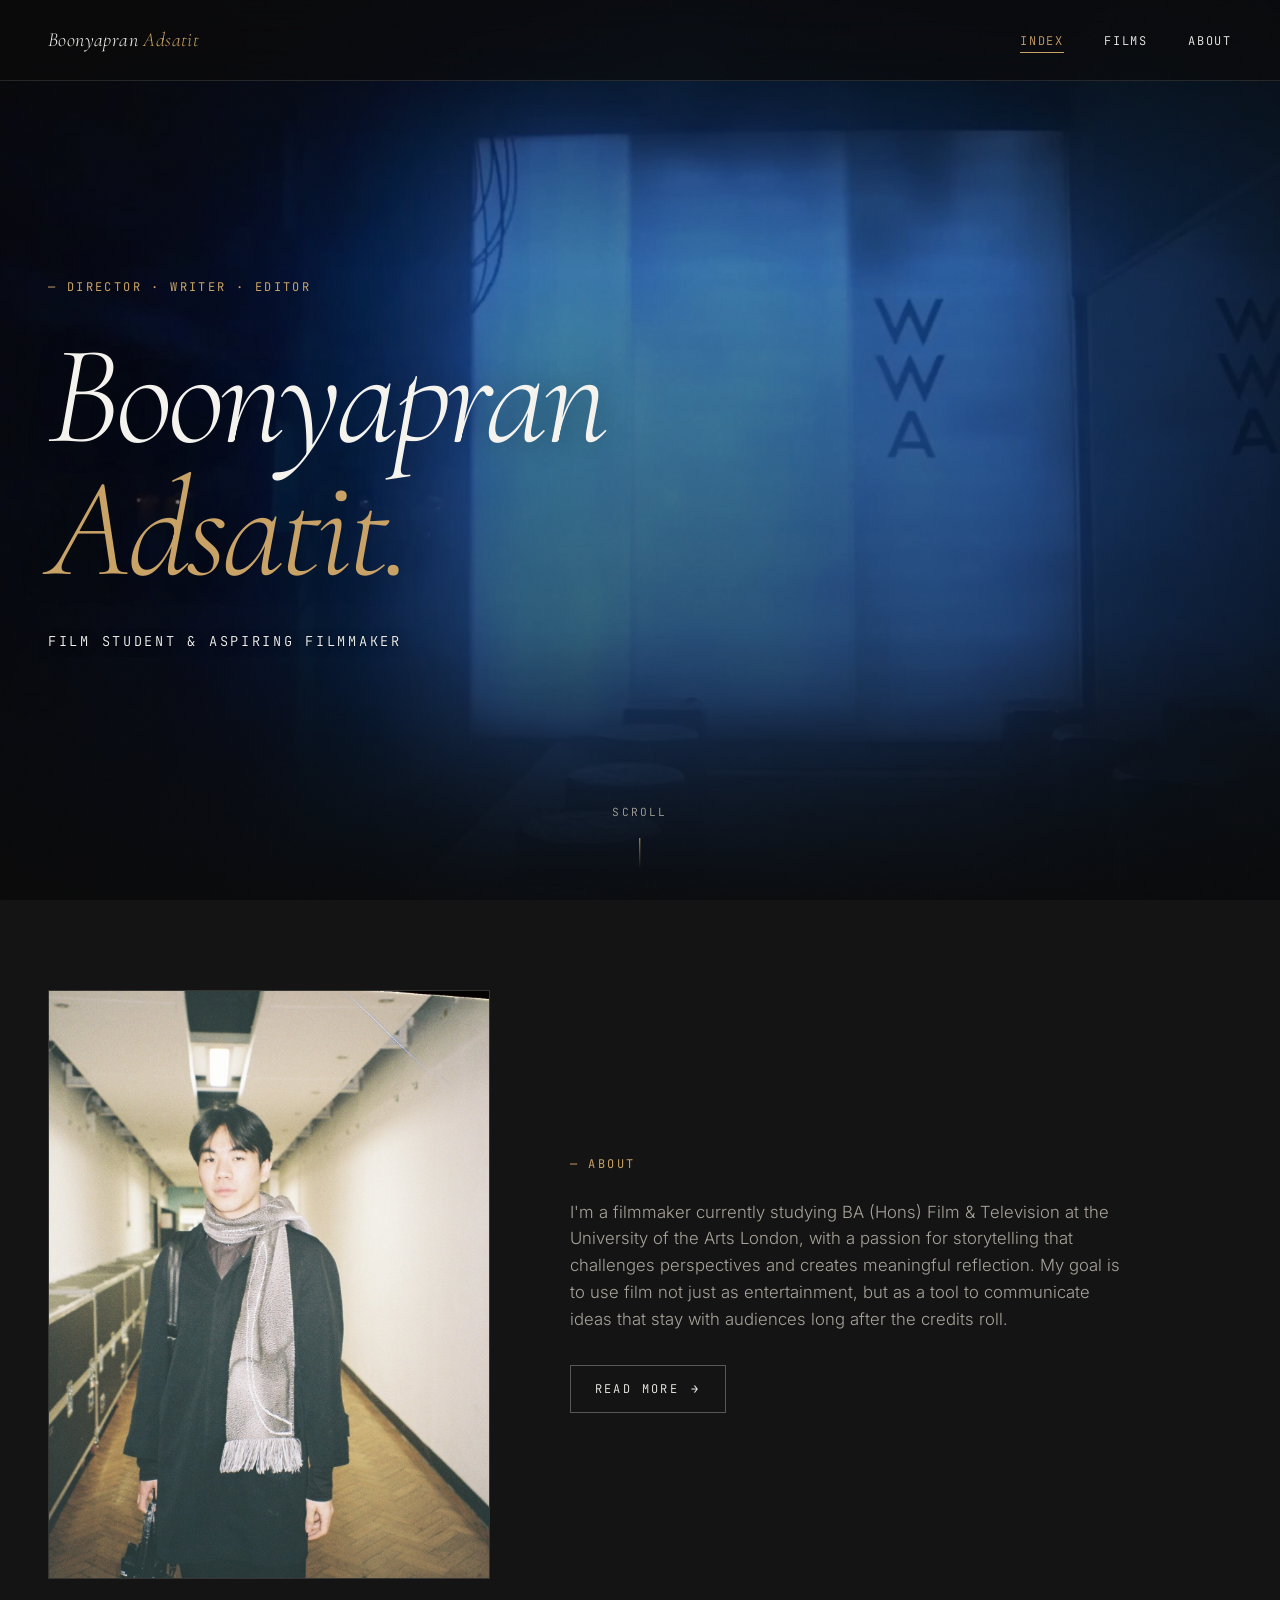
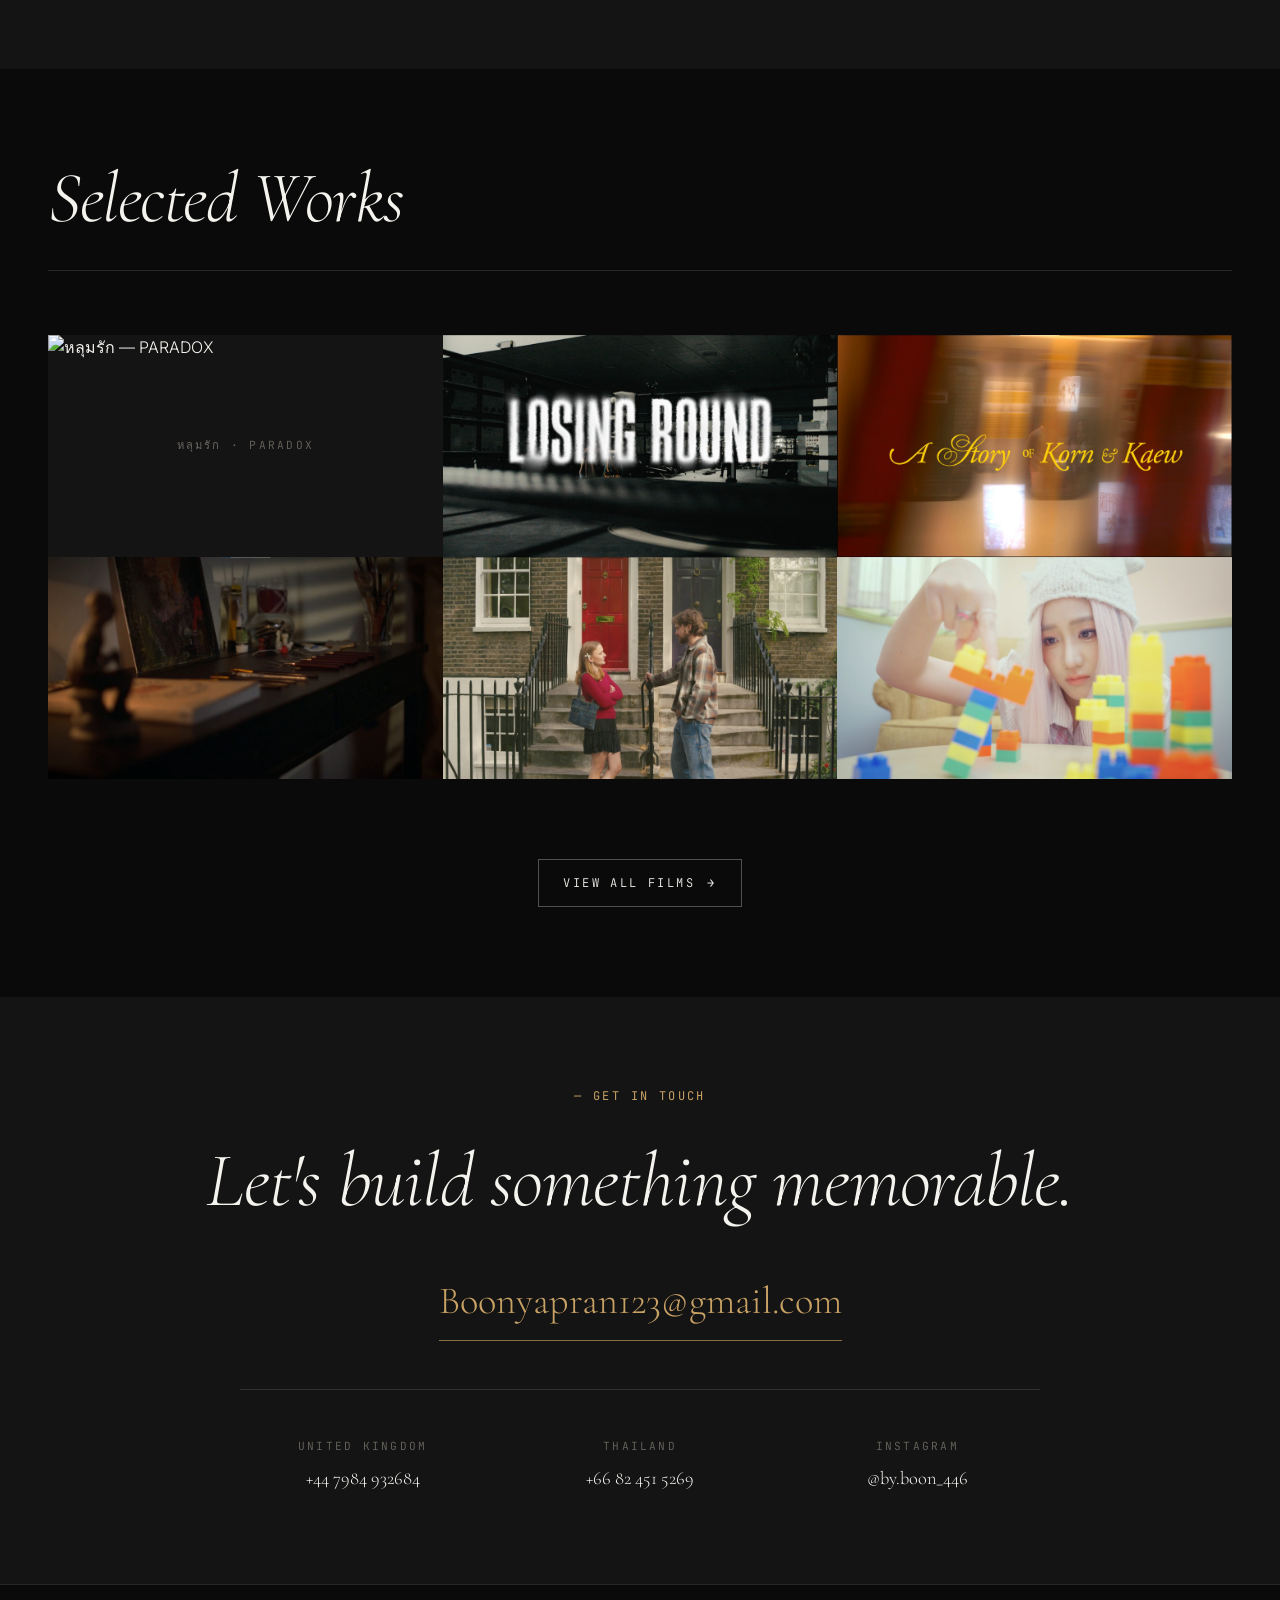
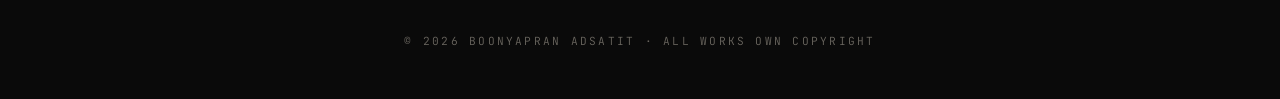
==== commit 38a86477: "Add files via upload" ====
--- a/index.html
+++ b/index.html
@@ -11,7 +11,7 @@
   <link rel="preconnect" href="https://fonts.gstatic.com" crossorigin />
   <link href="https://fonts.googleapis.com/css2?family=Cormorant+Garamond:ital,wght@0,300;0,400;0,500;1,300;1,400&family=Inter:wght@300;400;500&family=JetBrains+Mono:wght@400&display=swap" rel="stylesheet" />
 
-  <link rel="stylesheet" href="style.css?v=32" />
+  <link rel="stylesheet" href="style.css?v=33" />
 </head>
 <body>
 
@@ -108,7 +108,7 @@
 
         <a href="films.html#losing-round" class="film-card">
           <div class="film-card-image" data-placeholder="Losing Round">
-            <img src="images/losing-round-thumb.jpg?v=32" alt="Losing Round" loading="lazy" />
+            <img src="images/losing-round-thumb.jpg?v=33" alt="Losing Round" loading="lazy" />
           </div>
           <div class="film-card-caption">
             <h3 class="film-card-title">Losing Round</h3>
@@ -121,7 +121,7 @@
 
         <a href="films.html#korn-kaew" class="film-card">
           <div class="film-card-image" data-placeholder="Korn &amp; Kaew">
-            <img src="images/korn-kaew-thumb.jpg?v=32" alt="A Story of Korn & Kaew" loading="lazy" />
+            <img src="images/korn-kaew-thumb.jpg?v=33" alt="A Story of Korn & Kaew" loading="lazy" />
           </div>
           <div class="film-card-caption">
             <h3 class="film-card-title">A Story of Korn &amp; Kaew</h3>
@@ -135,7 +135,7 @@
         <!-- Row 2: Magnum Opus · Amy · PILIN OOPS HOW -->
         <a href="films.html#magnum-opus" class="film-card">
           <div class="film-card-image" data-placeholder="Magnum Opus">
-            <img src="images/magnum-opus-thumb.jpg?v=32" alt="Magnum Opus" loading="lazy" />
+            <img src="images/magnum-opus-thumb.jpg?v=33" alt="Magnum Opus" loading="lazy" />
           </div>
           <div class="film-card-caption">
             <h3 class="film-card-title">Magnum Opus</h3>
@@ -148,7 +148,7 @@
 
         <a href="films.html#amy" class="film-card">
           <div class="film-card-image" data-placeholder="Amy">
-            <img src="images/amy-thumb.jpg?v=32" alt="Amy" loading="lazy" />
+            <img src="images/amy-thumb.jpg?v=33" alt="Amy" loading="lazy" />
           </div>
           <div class="film-card-caption">
             <h3 class="film-card-title">Amy</h3>
@@ -161,7 +161,7 @@
 
         <a href="films.html#pilin-oops" class="film-card">
           <div class="film-card-image" data-placeholder="OOPS HOW · PILIN">
-            <img src="images/pilin-oops-thumb.jpg?v=32" alt="OOPS HOW — PILIN" loading="lazy" />
+            <img src="images/pilin-oops-thumb.jpg?v=33" alt="OOPS HOW — PILIN" loading="lazy" />
           </div>
           <div class="film-card-caption">
             <h3 class="film-card-title">OOPS HOW</h3>
--- a/style.css
+++ b/style.css
@@ -11,8 +11,8 @@
   --ink: #f5f3ee;
   --ink-muted: #a8a39a;
   --ink-faded: #6b6760;
-  --accent: #1F51FF;
-  --accent-dim: #1539b8;
+  --accent: #c8a165;
+  --accent-dim: #8a6f44;
   --rule: rgba(245, 243, 238, 0.12);
   --rule-strong: rgba(245, 243, 238, 0.3);
 
@@ -997,7 +997,7 @@
   margin-top: 2rem;
   padding: 1.5rem;
   border: 1px solid var(--accent-dim);
-  background: rgba(31, 81, 255, 0.10);
+  background: rgba(200, 161, 101, 0.06);
 }
 
 .project-awards .eyebrow {
